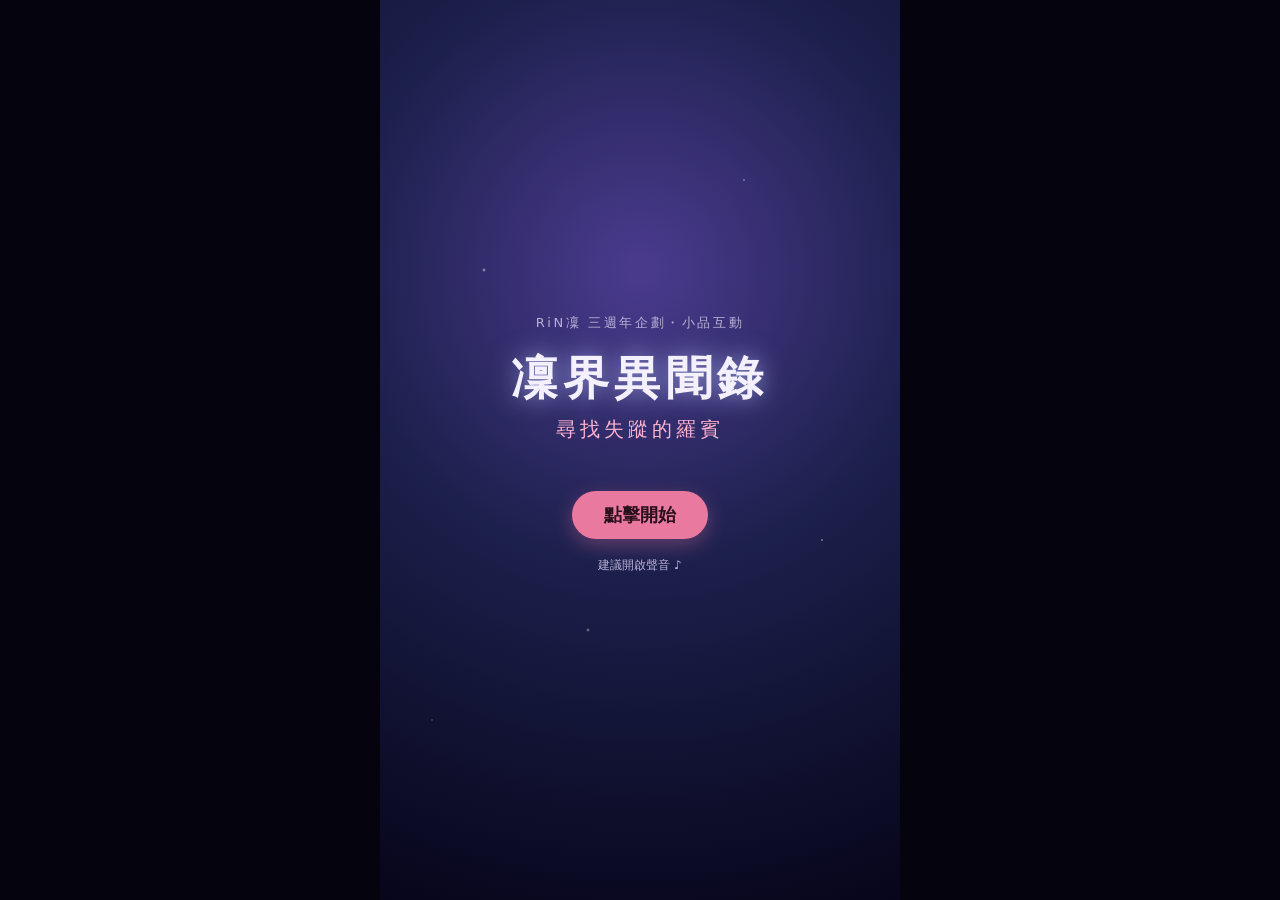
==== rin-game/index.html @ d9a550d6 "Add files via upload" ====
<!doctype html>
<html lang="zh-Hant">
<head>
<meta charset="utf-8">
<meta name="viewport" content="width=device-width,initial-scale=1,viewport-fit=cover">
<title>凜界異聞錄｜尋找失蹤的羅賓</title>
<link rel="stylesheet" href="style.css">
</head>
<body>
<div id="app">

  <!-- 標題畫面 -->
  <section id="title" class="screen active">
    <div class="title-box">
      <p class="tagline" id="tTagline"></p>
      <h1 id="tTitle">凜界異聞錄</h1>
      <h2 id="tSub">尋找失蹤的羅賓</h2>
      <button id="btnStart" class="big">點擊開始</button>
      <p class="hint">建議開啟聲音 ♪</p>
    </div>
  </section>

  <!-- 章節選單 -->
  <section id="menu" class="screen">
    <header class="bar">
      <h3>尋貓之旅</h3>
      <div class="bar-r"><button id="btnMute" class="icon" title="聲音">♪</button></div>
    </header>
    <div class="counters"><span id="cClue"></span><span id="cEgg"></span></div>
    <ul id="actList"></ul>
    <div class="menu-foot">
      <button id="btnCodex" class="ghost">線索圖鑑</button>
      <button id="btnReset" class="ghost small">重置進度</button>
    </div>
    <p id="finaleLine" class="finale-line"></p>
  </section>

  <!-- 遊戲舞台 -->
  <section id="stage" class="screen">
    <div id="bg"></div>
    <div class="topbar">
      <button id="btnBack" class="icon" title="回選單">☰</button>
      <span id="actName"></span>
      <button id="btnMute2" class="icon" title="聲音">♪</button>
    </div>
    <div id="egg" class="egg" hidden></div>
    <div id="chars">
      <div class="slot left" id="slotL"></div>
      <div class="slot right" id="slotR"></div>
    </div>
    <div id="dialog">
      <div id="nameTag"></div>
      <div id="text"></div>
      <span id="next">▼</span>
    </div>
    <div id="choices" hidden></div>
  </section>

  <!-- 線索卡 -->
  <div id="clueModal" class="modal" hidden>
    <div class="card">
      <p class="small">得到線索卡</p>
      <div id="clueIcon" class="clue-icon"></div>
      <h3 id="clueName"></h3>
      <p id="clueDesc"></p>
      <button id="clueOk" class="big">收下</button>
    </div>
  </div>

  <!-- 彩蛋 -->
  <div id="eggModal" class="modal" hidden>
    <div class="card">
      <p class="small">隱藏彩蛋</p>
      <div id="eggImg" class="clue-icon"></div>
      <p id="eggText"></p>
      <button id="eggOk" class="big">收下</button>
    </div>
  </div>

  <!-- 圖鑑 -->
  <div id="codexModal" class="modal" hidden>
    <div class="card wide">
      <h3>線索圖鑑</h3>
      <div id="codexGrid"></div>
      <div id="codexBanner" hidden></div>
      <button id="codexOk" class="big">關閉</button>
    </div>
  </div>

  <!-- 章節結束 -->
  <div id="endModal" class="modal" hidden>
    <div class="card">
      <h3 id="endTitle"></h3>
      <p id="endText"></p>
      <p id="endCount" class="count"></p>
      <button id="endOk" class="big">回到選單</button>
    </div>
  </div>

  <!-- 錯誤提示 -->
  <div id="errorBox" class="modal" hidden>
    <div class="card"><h3>讀取失敗</h3><p id="errText"></p></div>
  </div>
</div>
<script src="game.js"></script>
</body>
</html>
---- rin-game/style.css ----
:root{--bg:#0e0b1f;--ink:#f4f0ff;--dim:#b9b1d6;--pink:#ffb3cf;--violet:#b9c3ff;--accent:#e9799f;--card:#1c1738}
*{box-sizing:border-box;-webkit-tap-highlight-color:transparent}
html,body{margin:0;height:100%;background:#05030d;color:var(--ink);
  font-family:"PingFang TC","Noto Sans TC","Microsoft JhengHei","Heiti TC",system-ui,sans-serif}
#app{position:relative;height:100dvh;max-width:520px;margin:0 auto;overflow:hidden;background:var(--bg)}
.screen{position:absolute;inset:0;display:none;flex-direction:column}
.screen.active{display:flex}
[hidden]{display:none!important}
button{font:inherit;color:inherit;cursor:pointer}
.big{background:var(--accent);border:0;border-radius:999px;padding:12px 32px;font-size:18px;font-weight:700;color:#2a0f1c;box-shadow:0 6px 20px #e9799f55}
.big:active{transform:scale(.97)}
.ghost{background:transparent;border:1px solid #ffffff44;border-radius:10px;padding:8px 16px;color:var(--ink)}
.ghost.small{font-size:12px;color:var(--dim)}
.icon{background:#00000055;border:1px solid #ffffff33;border-radius:50%;width:38px;height:38px;font-size:16px}
.icon.off{opacity:.45;text-decoration:line-through}

/* 標題 */
#title{align-items:center;justify-content:center;text-align:center;
  background:radial-gradient(circle at 50% 30%,#4b3b8f 0,#1b1f4a 45%,#07051a 100%)}
#title::before{content:"";position:absolute;inset:0;
  background-image:radial-gradient(2px 2px at 20% 30%,#fff9,transparent),radial-gradient(1.5px 1.5px at 70% 20%,#fff8,transparent),radial-gradient(2px 2px at 40% 70%,#fff7,transparent),radial-gradient(1.5px 1.5px at 85% 60%,#fff9,transparent),radial-gradient(1px 1px at 10% 80%,#fff8,transparent);animation:tw 4s infinite alternate}
@keyframes tw{from{opacity:.4}to{opacity:1}}
.title-box{position:relative;padding:24px}
.tagline{color:var(--dim);letter-spacing:.2em;font-size:13px;margin:0 0 16px}
#title h1{font-size:46px;margin:0;letter-spacing:.12em;text-shadow:0 0 24px #b9c3ffaa}
#title h2{font-size:20px;font-weight:500;margin:6px 0 48px;color:var(--pink);letter-spacing:.2em}
.hint{margin-top:18px;color:var(--dim);font-size:12px}
#btnStart{animation:pulse 1.8s infinite}
@keyframes pulse{50%{box-shadow:0 0 0 10px #e9799f22}}

/* 選單 */
#menu{padding:16px;overflow-y:auto;background:linear-gradient(#1b1f4a,#0e0b1f 60%)}
.bar{display:flex;justify-content:space-between;align-items:center}
.bar h3{margin:0;font-size:22px;letter-spacing:.1em}
.counters{display:flex;gap:16px;color:var(--dim);font-size:13px;margin:8px 0 14px}
#actList{list-style:none;margin:0;padding:0;display:flex;flex-direction:column;gap:10px}
.act{display:flex;align-items:center;gap:12px;padding:12px 14px;border-radius:14px;background:var(--card);border:1px solid #ffffff1a;text-align:left;width:100%}
.act .no{font-size:12px;color:var(--dim);min-width:42px}
.act .t{flex:1}
.act .t b{display:block;font-size:16px}
.act .t span{font-size:12px;color:var(--dim)}
.act .st{font-size:12px;padding:3px 9px;border-radius:999px;background:#ffffff14;white-space:nowrap}
.act.open{border-color:var(--accent);box-shadow:0 0 14px #e9799f33}
.act.open .st{background:var(--accent);color:#2a0f1c;font-weight:700}
.act.done .st{background:#4caf8a33;color:#9be7c4}
.act.locked{opacity:.55;cursor:not-allowed}
.menu-foot{display:flex;justify-content:space-between;margin-top:18px}
.finale-line{text-align:center;color:var(--pink);font-size:13px;margin:18px 0 8px}

/* 舞台 */
#stage{background:#000}
#bg{position:absolute;inset:0;background-size:cover;background-position:center;transition:opacity .5s}
#bg::after{content:"";position:absolute;inset:0;background:linear-gradient(transparent 50%,#000a)}
.topbar{position:absolute;top:0;left:0;right:0;z-index:5;display:flex;justify-content:space-between;align-items:center;padding:10px 12px;padding-top:max(10px,env(safe-area-inset-top))}
#actName{font-size:13px;color:#fff;text-shadow:0 1px 4px #000;letter-spacing:.1em}
#chars{position:absolute;left:0;right:0;top:9%;bottom:30%}
.slot{position:absolute;bottom:0;width:58%;height:100%;display:flex;align-items:flex-end;justify-content:center;transition:filter .3s,transform .3s,opacity .3s}
.slot.left{left:-6%}.slot.right{right:-6%}
.slot img{max-width:100%;max-height:100%;object-fit:contain;filter:drop-shadow(0 4px 12px #000a)}
.slot.dim{filter:brightness(.5);transform:scale(.95)}
.slot.empty{opacity:0}
.ph{width:62%;aspect-ratio:3/5;border-radius:40% 40% 12% 12%;display:flex;align-items:center;justify-content:center;font-size:54px;font-weight:700;color:#fff;border:2px dashed #fff8;background:color-mix(in srgb,var(--c,#555) 55%,transparent);text-shadow:0 2px 6px #0008}
#dialog{position:absolute;left:10px;right:10px;bottom:max(14px,env(safe-area-inset-bottom));min-height:26%;padding:22px 16px 14px;border-radius:16px;background:#0d0a21e6;border:1px solid #ffffff2a;font-size:17px;line-height:1.7;cursor:pointer;z-index:4}
#dialog.rin{background:#3a1226ee;border-color:#ffb3cf88}
#dialog.role{background:#171b45ee;border-color:#b9c3ff88}
#dialog.narr{background:#1d1d24ee;color:#d6d6e0;font-style:italic;text-align:center}
#nameTag{position:absolute;top:-15px;left:14px;padding:3px 14px;border-radius:999px;font-size:14px;font-weight:700;color:#1a0d1f;background:var(--tag,#fff)}
#nameTag:empty{display:none}
#next{position:absolute;right:14px;bottom:8px;font-size:12px;color:var(--pink);animation:bob 1s infinite}
@keyframes bob{50%{transform:translateY(3px)}}
#choices{position:absolute;inset:0;z-index:6;background:#000a;display:flex;flex-direction:column;justify-content:flex-end;gap:10px;padding:16px 16px 28%}
#choices button{background:#2a1736;border:1px solid var(--pink);border-radius:14px;padding:14px;font-size:16px;text-align:left}
#choices button:active{background:var(--accent);color:#2a0f1c}
#choices p{text-align:center;color:var(--dim);font-size:13px;margin:0 0 4px}
.egg{position:absolute;z-index:3;width:44px;height:44px;border-radius:50%;opacity:.35;font-size:26px;display:flex;align-items:center;justify-content:center;cursor:pointer;animation:glow 2.4s infinite alternate}
.egg img{width:100%;height:100%;object-fit:contain}
@keyframes glow{to{opacity:.8;transform:scale(1.12)}}

/* 彈窗 */
.modal{position:absolute;inset:0;z-index:20;background:#000c;display:flex;align-items:center;justify-content:center;padding:20px}
.card{background:var(--card);border:1px solid #ffffff33;border-radius:18px;padding:22px;text-align:center;width:100%;max-width:340px;max-height:90%;overflow-y:auto;animation:pop .25s}
.card.wide{max-width:420px}
@keyframes pop{from{transform:scale(.85);opacity:0}}
.card h3{margin:6px 0 10px;font-size:20px}
.card p{line-height:1.7}
.card .small{font-size:12px;color:var(--pink);letter-spacing:.2em;margin:0}
.clue-icon{width:110px;height:110px;margin:12px auto;border-radius:18px;background:#ffffff10;display:flex;align-items:center;justify-content:center;font-size:56px;overflow:hidden}
.clue-icon img{width:100%;height:100%;object-fit:contain}
.count{color:var(--dim);font-size:13px}
#codexGrid{display:grid;grid-template-columns:repeat(4,1fr);gap:10px;margin:10px 0 14px}
.cell{aspect-ratio:1;border-radius:12px;background:#ffffff10;display:flex;flex-direction:column;align-items:center;justify-content:center;font-size:26px;position:relative;padding:4px;cursor:pointer}
.cell.lock{filter:grayscale(1) brightness(.5);cursor:default}
.cell img{width:70%;height:70%;object-fit:contain}
.cell small{font-size:10px;line-height:1.2;margin-top:2px}
.cell .e{position:absolute;top:2px;right:4px;font-size:12px}
#codexBanner{background:#e9799f22;border:1px solid var(--accent);border-radius:12px;padding:10px;margin-bottom:12px;font-size:14px}
#codexBanner a{color:var(--pink)}
#errText{font-size:14px;text-align:left;white-space:pre-wrap}
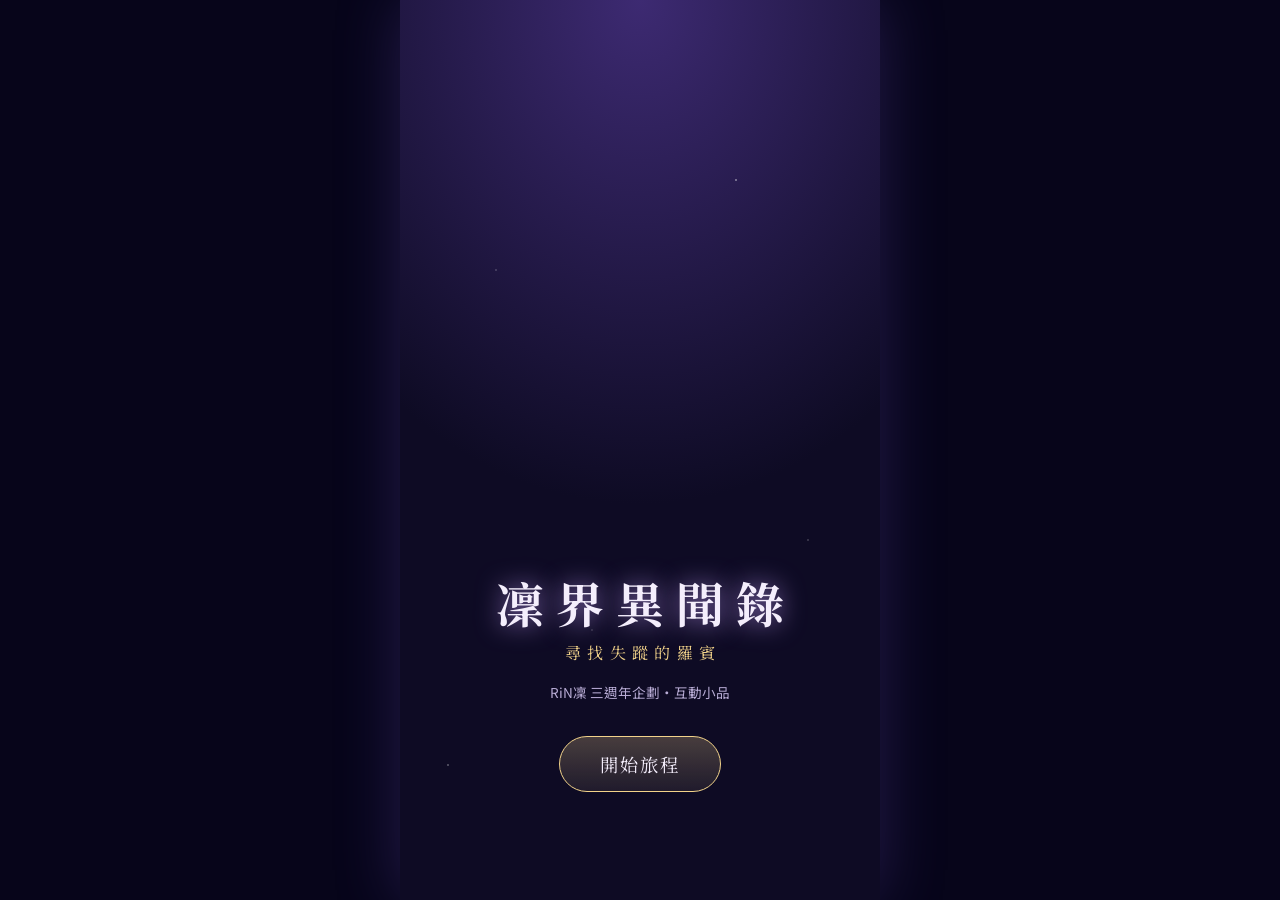
==== commit 0945206d: "全新製作凜界異聞錄 v2：謎題玩法、線索手帳、隱藏爪印、素材清單與檢查頁 Co-Authored-By: Claude Opus 5.5 <noreply@anthropic.com> Claude-" ====
--- a/rin-game/index.html
+++ b/rin-game/index.html
@@ -1,107 +1,90 @@
-<!doctype html>
+<!DOCTYPE html>
 <html lang="zh-Hant">
 <head>
 <meta charset="utf-8">
-<meta name="viewport" content="width=device-width,initial-scale=1,viewport-fit=cover">
+<meta name="viewport" content="width=device-width, initial-scale=1, viewport-fit=cover">
 <title>凜界異聞錄｜尋找失蹤的羅賓</title>
-<link rel="stylesheet" href="style.css">
+<meta name="description" content="RiN凜 三週年企劃・互動小品《凜界異聞錄｜尋找失蹤的羅賓》">
+<link rel="preconnect" href="https://fonts.googleapis.com">
+<link href="https://fonts.googleapis.com/css2?family=Noto+Serif+TC:wght@500;700&family=Noto+Sans+TC:wght@400;500&display=swap" rel="stylesheet">
+<link rel="stylesheet" href="css/style.css">
 </head>
 <body>
 <div id="app">
-
-  <!-- 標題畫面 -->
-  <section id="title" class="screen active">
+  <!-- 標題 -->
+  <section id="scr-title" class="screen">
+    <div class="bg" id="title-bg"></div>
+    <div class="stars"></div>
     <div class="title-box">
-      <p class="tagline" id="tTagline"></p>
-      <h1 id="tTitle">凜界異聞錄</h1>
-      <h2 id="tSub">尋找失蹤的羅賓</h2>
-      <button id="btnStart" class="big">點擊開始</button>
-      <p class="hint">建議開啟聲音 ♪</p>
+      <img id="title-logo" alt="">
+      <div id="title-text">
+        <h1 id="t-title"></h1>
+        <p class="sub" id="t-sub"></p>
+      </div>
+      <p class="tag" id="t-tag"></p>
+      <button class="btn big" id="btn-start">開始旅程</button>
+      <button class="btn ghost" id="btn-reset-open">重新開始</button>
     </div>
   </section>
 
-  <!-- 章節選單 -->
-  <section id="menu" class="screen">
-    <header class="bar">
-      <h3>尋貓之旅</h3>
-      <div class="bar-r"><button id="btnMute" class="icon" title="聲音">♪</button></div>
+  <!-- 旅途地圖 -->
+  <section id="scr-map" class="screen">
+    <div class="bg map-bg"></div>
+    <header class="topbar">
+      <button class="icon" id="map-home" aria-label="回標題">⌂</button>
+      <span class="top-title">旅途地圖</span>
+      <span class="spacer"></span>
+      <button class="icon" data-open="notebook" aria-label="線索手帳">📜</button>
+      <button class="icon" data-open="settings" aria-label="設定">⚙</button>
     </header>
-    <div class="counters"><span id="cClue"></span><span id="cEgg"></span></div>
-    <ul id="actList"></ul>
-    <div class="menu-foot">
-      <button id="btnCodex" class="ghost">線索圖鑑</button>
-      <button id="btnReset" class="ghost small">重置進度</button>
-    </div>
-    <p id="finaleLine" class="finale-line"></p>
+    <div class="paw-count" id="paw-count"></div>
+    <ol class="act-list" id="act-list"></ol>
+    <div class="finale-card" id="finale-card"></div>
   </section>
 
-  <!-- 遊戲舞台 -->
-  <section id="stage" class="screen">
-    <div id="bg"></div>
-    <div class="topbar">
-      <button id="btnBack" class="icon" title="回選單">☰</button>
-      <span id="actName"></span>
-      <button id="btnMute2" class="icon" title="聲音">♪</button>
+  <!-- 遊戲 -->
+  <section id="scr-play" class="screen">
+    <div class="bg" id="play-bg"></div>
+    <div class="stage">
+      <div class="stand left" id="stand-left"></div>
+      <div class="stand right" id="stand-right"></div>
     </div>
-    <div id="egg" class="egg" hidden></div>
-    <div id="chars">
-      <div class="slot left" id="slotL"></div>
-      <div class="slot right" id="slotR"></div>
+    <button class="paw-egg" id="paw-egg" aria-label="爪印"></button>
+    <header class="topbar">
+      <button class="icon" id="play-back" aria-label="回地圖">←</button>
+      <span class="top-title" id="act-label"></span>
+      <span class="spacer"></span>
+      <button class="icon" id="btn-log" aria-label="對話紀錄">☰</button>
+      <button class="icon" data-open="notebook" aria-label="線索手帳">📜</button>
+      <button class="icon" data-open="settings" aria-label="設定">⚙</button>
+    </header>
+    <div class="dialog" id="dialog">
+      <div class="nametag" id="nametag"></div>
+      <div class="text" id="text"></div>
+      <div class="next" id="next">▼</div>
     </div>
-    <div id="dialog">
-      <div id="nameTag"></div>
-      <div id="text"></div>
-      <span id="next">▼</span>
-    </div>
-    <div id="choices" hidden></div>
+    <div class="choices" id="choices"></div>
   </section>
 
-  <!-- 線索卡 -->
-  <div id="clueModal" class="modal" hidden>
-    <div class="card">
-      <p class="small">得到線索卡</p>
-      <div id="clueIcon" class="clue-icon"></div>
-      <h3 id="clueName"></h3>
-      <p id="clueDesc"></p>
-      <button id="clueOk" class="big">收下</button>
-    </div>
-  </div>
+  <!-- 覆蓋層 -->
+  <div class="overlay" id="ov"><div class="panel" id="ov-panel"></div></div>
+  <div class="toast" id="toast"></div>
+</div>
 
-  <!-- 彩蛋 -->
-  <div id="eggModal" class="modal" hidden>
-    <div class="card">
-      <p class="small">隱藏彩蛋</p>
-      <div id="eggImg" class="clue-icon"></div>
-      <p id="eggText"></p>
-      <button id="eggOk" class="big">收下</button>
-    </div>
-  </div>
-
-  <!-- 圖鑑 -->
-  <div id="codexModal" class="modal" hidden>
-    <div class="card wide">
-      <h3>線索圖鑑</h3>
-      <div id="codexGrid"></div>
-      <div id="codexBanner" hidden></div>
-      <button id="codexOk" class="big">關閉</button>
-    </div>
-  </div>
-
-  <!-- 章節結束 -->
-  <div id="endModal" class="modal" hidden>
-    <div class="card">
-      <h3 id="endTitle"></h3>
-      <p id="endText"></p>
-      <p id="endCount" class="count"></p>
-      <button id="endOk" class="big">回到選單</button>
-    </div>
-  </div>
-
-  <!-- 錯誤提示 -->
-  <div id="errorBox" class="modal" hidden>
-    <div class="card"><h3>讀取失敗</h3><p id="errText"></p></div>
-  </div>
-</div>
-<script src="game.js"></script>
+<!-- 資料（可自由編輯）-->
+<script src="data/settings.js"></script>
+<script src="data/assets.js"></script>
+<script src="data/acts/act1.js"></script>
+<script src="data/acts/act2.js"></script>
+<script src="data/acts/act3.js"></script>
+<script src="data/acts/act4.js"></script>
+<script src="data/acts/act5.js"></script>
+<script src="data/acts/act6.js"></script>
+<script src="data/acts/act7.js"></script>
+<script src="data/acts/act8.js"></script>
+<!-- 程式（一般不用改）-->
+<script src="js/audio.js"></script>
+<script src="js/puzzles.js"></script>
+<script src="js/game.js"></script>
 </body>
 </html>
--- a/rin-game/css/style.css
+++ b/rin-game/css/style.css
@@ -0,0 +1,207 @@
+/* 凜界異聞錄｜樣式。顏色集中在 :root，可直接改 */
+:root {
+  --ink: #f4eefc;
+  --muted: #b9add6;
+  --gold: #f2d38a;
+  --rin: #e9799f;
+  --panel: rgba(22, 16, 46, .92);
+  --line: rgba(242, 211, 138, .45);
+  --good: #8fe3b5;
+  --bad: #ff8fa3;
+  --serif: "Noto Serif TC", "Songti TC", serif;
+  --sans: "Noto Sans TC", "PingFang TC", "Microsoft JhengHei", sans-serif;
+}
+* { box-sizing: border-box; -webkit-tap-highlight-color: transparent; }
+html, body { margin: 0; height: 100%; background: #07051a; color: var(--ink); font-family: var(--sans); overflow: hidden; }
+button { font: inherit; color: inherit; cursor: pointer; }
+#app { position: relative; width: 100%; max-width: 480px; height: 100dvh; margin: 0 auto; overflow: hidden; background: #0d0a24; box-shadow: 0 0 60px rgba(120, 90, 220, .25); }
+
+.screen { position: absolute; inset: 0; display: none; flex-direction: column; }
+.screen.active { display: flex; animation: fade .5s ease; }
+@keyframes fade { from { opacity: 0 } to { opacity: 1 } }
+.bg { position: absolute; inset: 0; background-size: cover; background-position: center; transition: background-image .4s; }
+
+/* 按鈕 */
+.btn { display: inline-block; padding: 12px 26px; border-radius: 999px; border: 1px solid var(--gold); background: linear-gradient(180deg, rgba(242, 211, 138, .25), rgba(242, 211, 138, .08)); color: var(--ink); font-family: var(--serif); letter-spacing: .12em; text-decoration: none; text-align: center; margin: 6px auto 0; }
+.btn:active { transform: scale(.97); }
+.btn.big { font-size: 1.15rem; padding: 14px 40px; }
+.btn.ghost { border-color: rgba(255, 255, 255, .25); background: rgba(255, 255, 255, .05); font-size: .9rem; padding: 9px 20px; }
+.btn.danger { border-color: var(--bad); }
+.btn:disabled { opacity: .4; }
+.icon { width: 38px; height: 38px; border-radius: 50%; border: 1px solid rgba(255, 255, 255, .2); background: rgba(10, 8, 30, .55); backdrop-filter: blur(6px); font-size: 1rem; display: grid; place-items: center; padding: 0; }
+
+/* 標題 */
+.stars { position: absolute; inset: 0; background-image: radial-gradient(1px 1px at 20% 30%, #fff8, transparent), radial-gradient(1.5px 1.5px at 70% 20%, #fffa, transparent), radial-gradient(1px 1px at 40% 70%, #fff6, transparent), radial-gradient(1px 1px at 85% 60%, #fff8, transparent), radial-gradient(1.5px 1.5px at 10% 85%, #fff7, transparent); animation: twinkle 4s ease-in-out infinite alternate; pointer-events: none; }
+@keyframes twinkle { from { opacity: .5 } to { opacity: 1 } }
+.title-box { position: relative; margin: auto 0 12vh; display: flex; flex-direction: column; align-items: center; text-align: center; padding: 0 24px; }
+#title-logo { display: none; max-width: 86%; margin-bottom: 8px; }
+.title-box h1 { font-family: var(--serif); font-size: 3rem; letter-spacing: .25em; margin: 0 0 4px .25em; text-shadow: 0 0 24px rgba(200, 160, 255, .7); }
+.title-box .sub { font-family: var(--serif); color: var(--gold); letter-spacing: .4em; margin: 0 0 0 .4em; }
+.title-box .tag { color: var(--muted); font-size: .85rem; margin: 18px 0 28px; }
+
+/* 頂欄 */
+.topbar { position: relative; z-index: 5; display: flex; align-items: center; gap: 8px; padding: max(12px, env(safe-area-inset-top)) 12px 8px; }
+.top-title { font-family: var(--serif); letter-spacing: .1em; text-shadow: 0 1px 6px #000; }
+.spacer { flex: 1; }
+
+/* 地圖 */
+.map-bg { background: radial-gradient(120% 70% at 50% 0%, #3b2a6b, #0d0a24 70%); }
+.paw-count { position: relative; z-index: 2; text-align: right; padding: 0 16px; font-size: .8rem; color: var(--muted); display: flex; justify-content: flex-end; align-items: center; gap: 6px; }
+.paw-mini svg { width: 14px; height: 14px; color: var(--gold); vertical-align: middle; }
+.act-list { position: relative; z-index: 2; list-style: none; margin: 8px 0 0; padding: 0 16px 8px 34px; overflow-y: auto; flex: 1; }
+.act-list::before { content: ""; position: absolute; left: 22px; top: 18px; bottom: 26px; width: 2px; background: linear-gradient(var(--line), transparent); }
+.act { position: relative; display: grid; grid-template-columns: auto 1fr; grid-template-rows: auto auto; column-gap: 10px; padding: 12px 14px; margin-bottom: 10px; border-radius: 14px; background: rgba(255, 255, 255, .05); border: 1px solid rgba(255, 255, 255, .08); cursor: pointer; transition: transform .15s; }
+.act::before { content: ""; position: absolute; left: -17px; top: 20px; width: 12px; height: 12px; border-radius: 50%; background: #0d0a24; border: 2px solid var(--c); }
+.act:active { transform: scale(.98); }
+.act .no { font-size: .75rem; color: var(--gold); letter-spacing: .1em; align-self: center; }
+.act .nm { font-family: var(--serif); font-size: 1.05rem; }
+.act .who { grid-column: 1; font-size: .75rem; color: var(--c); }
+.act .st { grid-column: 2; font-size: .75rem; color: var(--muted); }
+.act.open { border-color: var(--c); background: linear-gradient(90deg, color-mix(in srgb, var(--c) 20%, transparent), rgba(255, 255, 255, .03)); box-shadow: 0 0 18px color-mix(in srgb, var(--c) 35%, transparent); }
+.act.open::before { background: var(--c); animation: pulse 1.6s infinite; }
+.act.done::before { background: var(--c); }
+.act.time, .act.prev { opacity: .45; }
+@keyframes pulse { 50% { box-shadow: 0 0 0 6px color-mix(in srgb, var(--c) 30%, transparent); } }
+.finale-card { position: relative; z-index: 2; margin: 4px 16px max(16px, env(safe-area-inset-bottom)); padding: 14px; border-radius: 16px; border: 1px solid var(--line); text-align: center; background-size: cover; background-position: center; overflow: hidden; }
+.finale-card::after { content: ""; position: absolute; inset: 0; background: rgba(8, 6, 26, .5); z-index: -1; }
+.finale-card > * { position: relative; }
+.finale-card.ready { box-shadow: 0 0 24px rgba(242, 211, 138, .35); }
+.f-k { font-size: .7rem; letter-spacing: .4em; color: var(--gold); }
+.f-t { font-family: var(--serif); font-size: 1.05rem; margin: 2px 0 6px; }
+.f-c { font-size: .9rem; } .f-c b { font-size: 1.3rem; color: var(--gold); margin: 0 2px; }
+.f-s { font-size: .72rem; color: var(--muted); margin-top: 4px; }
+
+/* 遊戲畫面 */
+.stage { position: absolute; inset: 0; pointer-events: none; }
+.stand { position: absolute; bottom: 26%; height: 62%; width: 62%; display: flex; align-items: flex-end; justify-content: center; transition: filter .3s, transform .3s, opacity .3s; }
+.stand.left { left: -8%; width: 52%; height: 52%; }
+.stand.right { right: -4%; }
+.stand img { max-height: 100%; max-width: 100%; object-fit: contain; filter: drop-shadow(0 6px 18px rgba(0, 0, 0, .5)); }
+.stand.dim { filter: brightness(.45) saturate(.6); }
+.stand.speak { transform: translateY(-6px); }
+.ph { position: relative; width: 70%; height: 92%; display: flex; flex-direction: column; align-items: center; justify-content: flex-end; }
+.ph-body { width: 100%; height: 100%; background: linear-gradient(180deg, color-mix(in srgb, var(--c) 70%, transparent), color-mix(in srgb, var(--c) 10%, transparent)); -webkit-mask: radial-gradient(circle at 50% 16%, #000 15%, transparent 15.5%), radial-gradient(ellipse 48% 62% at 50% 92%, #000 98%, transparent 100%); mask: radial-gradient(circle at 50% 16%, #000 15%, transparent 15.5%), radial-gradient(ellipse 48% 62% at 50% 92%, #000 98%, transparent 100%); opacity: .75; }
+.ph span { position: absolute; bottom: 8%; font-family: var(--serif); font-size: .8rem; padding: 3px 10px; border-radius: 99px; background: rgba(0, 0, 0, .5); color: var(--c); white-space: nowrap; }
+
+.paw-egg { position: absolute; z-index: 3; width: 34px; height: 34px; padding: 4px; border: 0; background: none; color: #fff; opacity: .22; transform: translate(-50%, -50%) rotate(-18deg); transition: opacity .2s; }
+.paw-egg:hover { opacity: .5; }
+.paw-egg svg, .paw-egg img { width: 100%; height: 100%; }
+
+.dialog { position: absolute; z-index: 4; left: 10px; right: 10px; bottom: max(12px, env(safe-area-inset-bottom)); min-height: 24%; padding: 22px 18px 26px; border-radius: 16px; background: var(--panel); border: 1px solid var(--line); box-shadow: 0 10px 30px rgba(0, 0, 0, .5), inset 0 0 30px rgba(140, 100, 230, .15); }
+.dialog.narr { background: rgba(10, 8, 28, .82); border-color: rgba(255, 255, 255, .15); }
+.dialog.narr .text { color: #d9d0f0; font-style: italic; text-align: center; }
+.nametag { position: absolute; top: -15px; left: 16px; padding: 4px 16px; border-radius: 99px; font-family: var(--serif); font-size: .92rem; letter-spacing: .1em; background: #1a1338; border: 1.5px solid var(--c); color: var(--c); }
+.text { font-size: 1.02rem; line-height: 1.75; white-space: pre-wrap; min-height: 3.5em; }
+.next { position: absolute; right: 16px; bottom: 8px; font-size: .75rem; color: var(--gold); opacity: 0; }
+.next.on { opacity: 1; animation: bob 1s infinite; }
+@keyframes bob { 50% { transform: translateY(3px); } }
+
+.choices { position: absolute; z-index: 6; left: 0; right: 0; bottom: 28%; display: none; flex-direction: column; gap: 10px; padding: 0 24px; }
+.choices.on { display: flex; animation: fade .3s; }
+.choice { padding: 13px 16px; border-radius: 12px; border: 1px solid var(--line); background: rgba(30, 20, 66, .92); font-size: .95rem; text-align: left; }
+.choice::before { content: "✦ "; color: var(--gold); }
+.choice:active { background: rgba(80, 56, 150, .95); }
+
+.act-card { position: absolute; inset: 0; z-index: 8; display: flex; flex-direction: column; align-items: center; justify-content: center; text-align: center; padding: 30px; background: rgba(6, 4, 20, .82); animation: fade .6s; transition: opacity .5s; }
+.act-card.out { opacity: 0; }
+.act-card .k { color: var(--gold); letter-spacing: .5em; font-size: .85rem; }
+.act-card .t { font-family: var(--serif); font-size: 2rem; letter-spacing: .2em; margin: 10px 0 14px; }
+.act-card .s { color: var(--muted); font-size: .85rem; line-height: 1.7; max-width: 300px; }
+
+/* 覆蓋層 */
+.overlay { position: absolute; inset: 0; z-index: 20; display: none; align-items: center; justify-content: center; padding: 16px; background: rgba(4, 3, 14, .7); backdrop-filter: blur(3px); }
+.overlay.on { display: flex; animation: fade .25s; }
+.panel { width: 100%; max-height: 92%; overflow-y: auto; padding: 22px 18px 18px; border-radius: 18px; background: linear-gradient(180deg, #221a4a, #150f30); border: 1px solid var(--line); text-align: center; display: flex; flex-direction: column; align-items: stretch; }
+.panel > .btn { align-self: center; }
+.pz-kicker { font-size: .72rem; letter-spacing: .4em; color: var(--gold); margin-top: 4px; }
+.pz-title { font-family: var(--serif); font-size: 1.3rem; margin: 4px 0 6px; letter-spacing: .08em; }
+.pz-prompt { color: var(--muted); font-size: .9rem; line-height: 1.6; margin: 0 0 12px; }
+.pz-msg { min-height: 1.4em; font-size: .9rem; margin: 10px 0 4px; }
+.pz-msg.good { color: var(--good); } .pz-msg.bad { color: var(--bad); }
+.pz-foot { display: flex; gap: 8px; justify-content: center; align-items: center; flex-wrap: wrap; }
+.pz-foot .btn { margin: 0; }
+.shake { animation: shake .35s; }
+@keyframes shake { 25% { transform: translateX(-6px) } 75% { transform: translateX(6px) } }
+.solved { box-shadow: 0 0 40px rgba(143, 227, 181, .35); }
+
+/* sequence */
+.seq.lights { position: relative; width: 240px; height: 240px; margin: 4px auto; }
+.seq.lights .pad { position: absolute; width: 58px; height: 58px; border-radius: 50%; border: 0; background: radial-gradient(circle, #b9a7ff55, #6a52c022 70%); box-shadow: 0 0 10px #8b74ff33; transition: all .15s; }
+.seq.lights .pad.on { background: radial-gradient(circle, #fff, #c4b3ff 40%, #7b5cff00 75%); box-shadow: 0 0 34px #d0c2ff; transform: scale(1.12); }
+.seq.lights .p0 { left: 91px; top: 0 } .seq.lights .p1 { left: 170px; top: 45px } .seq.lights .p2 { left: 170px; top: 137px }
+.seq.lights .p3 { left: 91px; top: 182px } .seq.lights .p4 { left: 12px; top: 137px } .seq.lights .p5 { left: 12px; top: 45px }
+.seq.notes { display: flex; gap: 6px; justify-content: center; margin: 8px 0; }
+.seq.notes .pad { width: 52px; height: 120px; border-radius: 10px 10px 16px 16px; border: 1px solid rgba(255, 255, 255, .2); background: linear-gradient(180deg, #2a2058, #4a2a5e); font-family: var(--serif); padding-top: 70px; transition: all .12s; }
+.seq.notes .pad.on { background: linear-gradient(180deg, #ffd1e0, #e0587a); color: #2a0a1a; transform: translateY(4px); box-shadow: 0 0 22px #e0587a; }
+
+/* hunt */
+.hunt { position: relative; margin: 0 auto; border-radius: 14px; overflow: hidden; }
+.hunt.scene { width: 100%; aspect-ratio: 3/4; background-size: cover; background-position: center; border: 1px solid rgba(255, 255, 255, .15); }
+.hunt.orb { width: 230px; height: 230px; border-radius: 50%; background: radial-gradient(circle at 35% 30%, #fff9, #7ec8ff55 25%, #2a3a8a 70%, #12183a); box-shadow: 0 0 40px #6fb0ff55, inset 0 -10px 30px #0008; }
+.spot { position: absolute; transform: translate(-50%, -50%); border: 0; padding: 0; background: none; transition: opacity .3s, transform .3s; }
+.spot.paw { width: 30px; height: 30px; color: #fff; opacity: .35; }
+.spot.paw svg, .spot.paw img { width: 100%; height: 100%; }
+.spot.paw.got { opacity: 1; color: var(--gold); transform: translate(-50%, -50%) scale(1.3); filter: drop-shadow(0 0 8px var(--gold)); }
+.spot.smudge { width: 62px; height: 62px; border-radius: 50%; background: radial-gradient(circle, #cfd6e8dd, #9aa3c0aa 55%, transparent 72%); }
+.spot.smudge.got { opacity: 0; transform: translate(-50%, -50%) scale(1.6); pointer-events: none; }
+.spot.hint { animation: hint .5s 3; }
+@keyframes hint { 50% { transform: translate(-50%, -50%) scale(1.5); opacity: 1; filter: drop-shadow(0 0 10px #fff); } }
+.hunt-count { font-size: .85rem; color: var(--muted); }
+
+/* 線索卡 */
+.cards { display: grid; grid-template-columns: repeat(4, 1fr); gap: 8px; }
+.cards.small { grid-template-columns: repeat(4, 1fr); margin-top: 12px; }
+.card { display: flex; flex-direction: column; align-items: center; gap: 4px; padding: 8px 4px; border-radius: 10px; border: 1px solid var(--line); background: rgba(255, 255, 255, .05); transition: transform .15s, opacity .2s; }
+.card-ic { width: 100%; aspect-ratio: 1; border-radius: 8px; display: grid; place-items: center; background: radial-gradient(circle, #f2d38a33, #3b2a6b 75%); overflow: hidden; }
+.card-ic span { font-family: var(--serif); font-size: 1.4rem; color: var(--gold); }
+.card-ic img { width: 100%; height: 100%; object-fit: cover; }
+.card-name { font-size: .7rem; line-height: 1.3; min-height: 2.6em; display: flex; align-items: center; }
+.card.sm .card-name { font-size: .62rem; }
+.card.sm .card-ic span { font-size: 1rem; }
+.card.pick:active { transform: scale(.95); }
+.card.right { border-color: var(--good); box-shadow: 0 0 16px var(--good); }
+.card.wrong { border-color: var(--bad); animation: shake .3s; }
+.card.used { opacity: .25; pointer-events: none; }
+.card.empty { opacity: .35; border-style: dashed; }
+.card.big { width: 160px; margin: 12px auto 6px; padding: 12px; }
+.card.big .card-name { font-family: var(--serif); font-size: 1rem; min-height: 0; }
+.card.big .card-ic span { font-size: 3rem; }
+.clue-get { animation: pop .45s cubic-bezier(.2, 1.4, .4, 1); }
+@keyframes pop { from { transform: scale(.7); opacity: 0 } }
+.clue-desc { color: var(--muted); font-size: .88rem; line-height: 1.7; margin: 10px 4px; }
+.clue-desc b { color: var(--ink); font-family: var(--serif); }
+
+/* pick：書架 */
+.shelf { display: flex; gap: 6px; justify-content: center; align-items: flex-end; padding: 10px 8px 0; border-bottom: 8px solid #5a3a28; border-radius: 4px; background: linear-gradient(180deg, transparent, #2a1a2e); transition: opacity .2s; min-height: 210px; }
+.shelf.move { opacity: .2; }
+.book { width: 42px; border: 0; border-radius: 4px 4px 2px 2px; padding: 10px 2px; writing-mode: vertical-rl; font-family: var(--serif); font-size: .74rem; letter-spacing: .05em; color: #fff; box-shadow: inset -4px 0 0 #0003, inset 3px 0 0 #fff2; }
+.book.b0 { height: 190px; background: #6b3b8f } .book.b1 { height: 170px; background: #8f3b4b } .book.b2 { height: 200px; background: #3b5b8f }
+.book.b3 { height: 160px; background: #2f7a6a } .book.b4 { height: 185px; background: #8f6b2f } .book.b5 { height: 175px; background: #4b3b6b }
+.book.right { box-shadow: 0 0 20px var(--good); transform: translateY(-14px); }
+.book.wrong { animation: shake .3s; }
+
+/* order */
+.slots { display: grid; grid-template-columns: repeat(4, 1fr); gap: 6px; }
+.slot { position: relative; min-height: 92px; border-radius: 10px; border: 1px dashed rgba(255, 255, 255, .3); background: rgba(0, 0, 0, .2); padding: 3px; }
+.slot > b { position: absolute; top: 2px; left: 6px; font-size: .7rem; color: var(--gold); z-index: 1; }
+.slot .card { pointer-events: none; border: 0; background: none; padding: 10px 0 0; }
+.slot.ok { border: 1px solid var(--good); box-shadow: 0 0 10px #8fe3b555; }
+
+/* 紀錄、設定 */
+.log-list { text-align: left; max-height: 60vh; overflow-y: auto; margin-bottom: 10px; }
+.log-row { padding: 6px 2px; border-bottom: 1px solid rgba(255, 255, 255, .06); font-size: .88rem; line-height: 1.6; }
+.log-row b { display: block; font-family: var(--serif); font-size: .78rem; }
+.log-row.narr { color: var(--muted); font-style: italic; }
+.set-row { display: grid; grid-template-columns: 70px 1fr 46px; align-items: center; gap: 10px; margin: 10px 0; text-align: left; font-size: .9rem; }
+.set-row input { accent-color: var(--rin); width: 100%; }
+.set-row em { font-style: normal; color: var(--muted); font-size: .8rem; }
+.paw-row { display: flex; justify-content: center; gap: 6px; margin: 6px 0 10px; }
+.paw-row .pw { width: 24px; height: 24px; color: #fff3; } .paw-row .pw.got { color: var(--gold); }
+.paw-row svg { width: 100%; height: 100%; }
+.paw-big { width: 80px; height: 80px; margin: 10px auto; color: var(--gold); filter: drop-shadow(0 0 14px var(--gold)); }
+.end-s { font-size: .95rem; line-height: 1.8; margin: 8px 0; } .end-s b { color: var(--gold); }
+.end-hint { font-size: .8rem; color: var(--muted); margin: 0 0 6px; }
+
+.toast { position: absolute; z-index: 30; left: 50%; top: 70px; transform: translate(-50%, -20px); max-width: 86%; padding: 10px 18px; border-radius: 12px; background: rgba(30, 20, 66, .95); border: 1px solid var(--line); font-size: .88rem; text-align: center; opacity: 0; pointer-events: none; transition: all .3s; }
+.toast.on { opacity: 1; transform: translate(-50%, 0); }
+.toast small { color: var(--muted); }
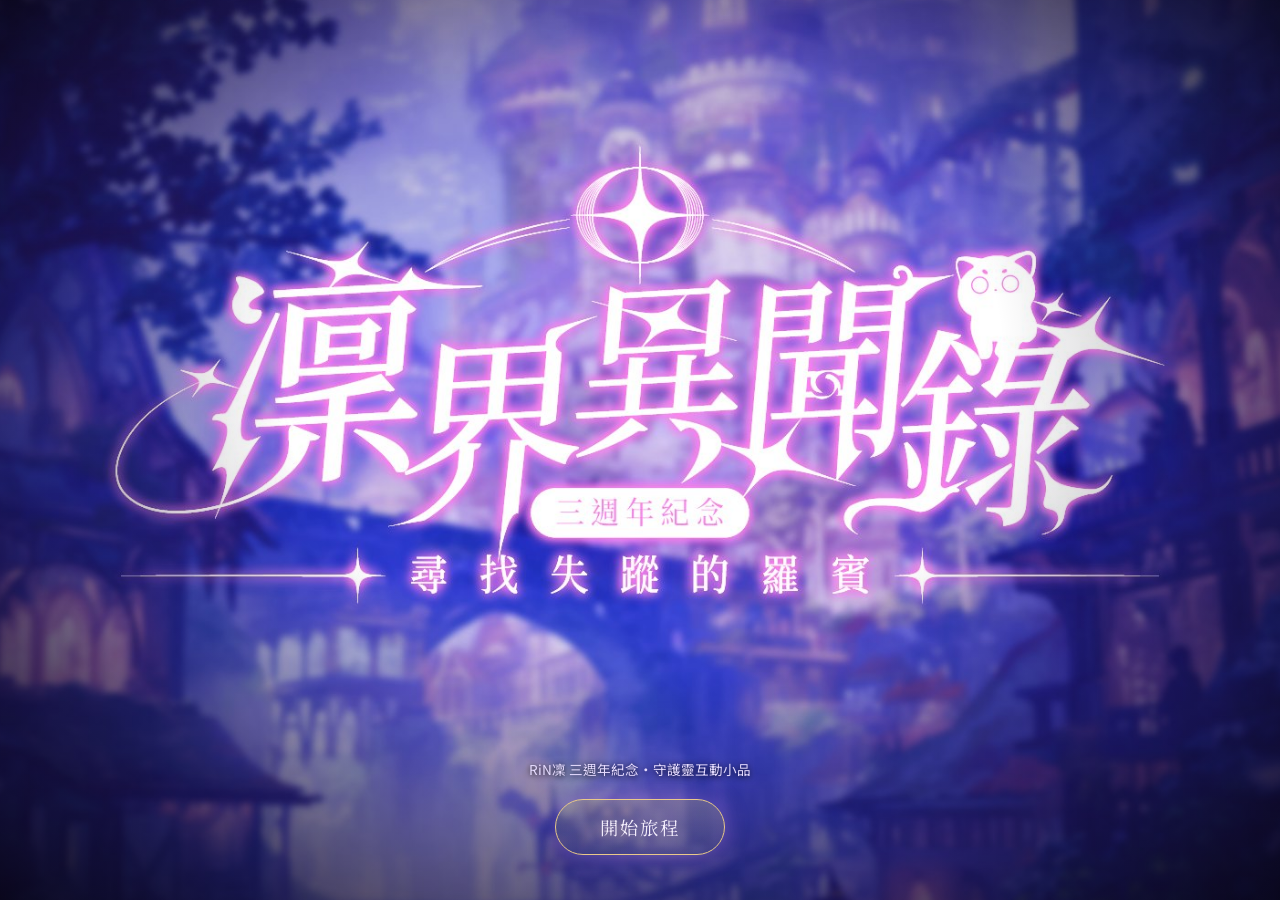
==== commit 263a9a3c: "凜界異聞錄 v3 DEMO：守護靈結局、旅人抉擇、名字帶入、進度顯示、結果圖、圖鑑、黑貓密語；換上正式背景與凜的立繪 Co-Authored-By: Claude Opus 5.5 <noreply@" ====
--- a/rin-game/index.html
+++ b/rin-game/index.html
@@ -4,52 +4,66 @@
 <meta charset="utf-8">
 <meta name="viewport" content="width=device-width, initial-scale=1, viewport-fit=cover">
 <title>凜界異聞錄｜尋找失蹤的羅賓</title>
-<meta name="description" content="RiN凜 三週年企劃・互動小品《凜界異聞錄｜尋找失蹤的羅賓》">
+<meta name="description" content="RiN凜 三週年紀念・守護靈互動小品《凜界異聞錄｜尋找失蹤的羅賓》">
+<meta property="og:title" content="凜界異聞錄｜找到你的守護靈">
+<meta property="og:image" content="assets/bg/title.jpg">
 <link rel="preconnect" href="https://fonts.googleapis.com">
-<link href="https://fonts.googleapis.com/css2?family=Noto+Serif+TC:wght@500;700&family=Noto+Sans+TC:wght@400;500&display=swap" rel="stylesheet">
+<link href="https://fonts.googleapis.com/css2?family=Noto+Serif+TC:wght@500;700;900&family=Noto+Sans+TC:wght@400;500&display=swap" rel="stylesheet">
 <link rel="stylesheet" href="css/style.css">
 </head>
 <body>
 <div id="app">
   <!-- 標題 -->
   <section id="scr-title" class="screen">
-    <div class="bg" id="title-bg"></div>
-    <div class="stars"></div>
+    <div class="backdrop" id="title-backdrop"></div>
+    <div class="scene contain" id="title-scene"><div class="bg" id="title-bg"></div></div>
+    <div class="vignette"></div>
     <div class="title-box">
-      <img id="title-logo" alt="">
       <div id="title-text">
         <h1 id="t-title"></h1>
         <p class="sub" id="t-sub"></p>
       </div>
       <p class="tag" id="t-tag"></p>
       <button class="btn big" id="btn-start">開始旅程</button>
-      <button class="btn ghost" id="btn-reset-open">重新開始</button>
+      <div class="title-row">
+        <button class="btn ghost" id="btn-dex-title">守護靈圖鑑</button>
+        <button class="btn ghost" id="btn-reset-open">重新開始</button>
+      </div>
     </div>
   </section>
 
   <!-- 旅途地圖 -->
   <section id="scr-map" class="screen">
-    <div class="bg map-bg"></div>
+    <div class="scene"><div class="bg" id="map-bg"></div></div>
+    <div class="vignette strong"></div>
     <header class="topbar">
       <button class="icon" id="map-home" aria-label="回標題">⌂</button>
       <span class="top-title">旅途地圖</span>
       <span class="spacer"></span>
+      <button class="icon" data-open="dex" aria-label="守護靈圖鑑">✦</button>
       <button class="icon" data-open="notebook" aria-label="線索手帳">📜</button>
       <button class="icon" data-open="settings" aria-label="設定">⚙</button>
     </header>
-    <div class="paw-count" id="paw-count"></div>
-    <ol class="act-list" id="act-list"></ol>
-    <div class="finale-card" id="finale-card"></div>
+    <div class="map-body">
+      <div class="journey">
+        <div class="j-head"><span id="j-name"></span><span id="j-pct"></span></div>
+        <div class="j-bar"><i id="j-fill"></i></div>
+        <div class="j-sub" id="j-sub"></div>
+      </div>
+      <ol class="act-list" id="act-list"></ol>
+      <button class="finale-card" id="finale-card"></button>
+    </div>
   </section>
 
   <!-- 遊戲 -->
   <section id="scr-play" class="screen">
-    <div class="bg" id="play-bg"></div>
-    <div class="stage">
-      <div class="stand left" id="stand-left"></div>
-      <div class="stand right" id="stand-right"></div>
+    <div class="backdrop" id="play-backdrop"></div>
+    <div class="scene" id="play-scene">
+      <div class="bg" id="play-bg"></div>
+      <div class="explore-layer" id="explore-layer"></div>
+      <button class="paw-egg" id="paw-egg" aria-label="爪印"></button>
     </div>
-    <button class="paw-egg" id="paw-egg" aria-label="爪印"></button>
+    <div class="stand" id="stand"></div>
     <header class="topbar">
       <button class="icon" id="play-back" aria-label="回地圖">←</button>
       <span class="top-title" id="act-label"></span>
@@ -58,6 +72,14 @@
       <button class="icon" data-open="notebook" aria-label="線索手帳">📜</button>
       <button class="icon" data-open="settings" aria-label="設定">⚙</button>
     </header>
+    <div class="hud" id="hud">
+      <div class="hud-clues" id="hud-clues"></div>
+      <div class="hud-spirit"><div class="hud-sil" id="hud-sil"></div><span id="hud-pct"></span></div>
+    </div>
+    <div class="explore-bar" id="explore-bar">
+      <p id="explore-prompt"></p>
+      <div class="explore-foot"><span id="explore-count"></span><button class="btn" id="explore-go">繼續前進</button></div>
+    </div>
     <div class="dialog" id="dialog">
       <div class="nametag" id="nametag"></div>
       <div class="text" id="text"></div>
@@ -66,7 +88,33 @@
     <div class="choices" id="choices"></div>
   </section>
 
-  <!-- 覆蓋層 -->
+  <!-- 結果 -->
+  <section id="scr-result" class="screen">
+    <div class="scene"><div class="bg" id="result-bg"></div></div>
+    <div class="vignette strong"></div>
+    <div class="result-wrap">
+      <div class="result-img"><img id="result-img" alt="守護靈結果圖"></div>
+      <div class="result-side">
+        <div class="r-kicker">感應度 100%</div>
+        <h2 id="r-name"></h2>
+        <p id="r-oracle"></p>
+        <div class="r-toggle">
+          <button class="chip on" data-ratio="post">貼文 4:5</button>
+          <button class="chip" data-ratio="story">限動 9:16</button>
+        </div>
+        <button class="btn" id="r-save">下載圖片</button>
+        <button class="btn" id="r-share">分享</button>
+        <button class="btn ghost" id="r-copy">複製分享文字</button>
+        <div class="r-row">
+          <button class="btn ghost" id="r-letter">羅賓的信</button>
+          <button class="btn ghost" id="r-dex">圖鑑</button>
+          <button class="btn ghost" id="r-map">地圖</button>
+        </div>
+      </div>
+    </div>
+  </section>
+
+  <div class="reveal" id="reveal"><div class="rv-glow"></div><div class="rv-sil" id="rv-sil"></div><div class="rv-name" id="rv-name"></div></div>
   <div class="overlay" id="ov"><div class="panel" id="ov-panel"></div></div>
   <div class="toast" id="toast"></div>
 </div>
@@ -74,6 +122,7 @@
 <!-- 資料（可自由編輯）-->
 <script src="data/settings.js"></script>
 <script src="data/assets.js"></script>
+<script src="data/spirits.js"></script>
 <script src="data/acts/act1.js"></script>
 <script src="data/acts/act2.js"></script>
 <script src="data/acts/act3.js"></script>
@@ -85,6 +134,7 @@
 <!-- 程式（一般不用改）-->
 <script src="js/audio.js"></script>
 <script src="js/puzzles.js"></script>
+<script src="js/card.js"></script>
 <script src="js/game.js"></script>
 </body>
 </html>
--- a/rin-game/css/style.css
+++ b/rin-game/css/style.css
@@ -1,118 +1,179 @@
-/* 凜界異聞錄｜樣式。顏色集中在 :root，可直接改 */
+/* 凜界異聞錄 v3｜樣式。顏色集中在 :root，可直接改 */
 :root {
-  --ink: #f4eefc;
-  --muted: #b9add6;
-  --gold: #f2d38a;
-  --rin: #e9799f;
-  --panel: rgba(22, 16, 46, .92);
-  --line: rgba(242, 211, 138, .45);
-  --good: #8fe3b5;
-  --bad: #ff8fa3;
+  --ink: #f4eefc; --muted: #b9add6; --gold: #e9c98a; --rin: #e9799f; --pink: #e58cff;
+  --panel: rgba(20, 13, 44, .9); --line: rgba(233, 201, 138, .45);
+  --good: #8fe3b5; --bad: #ff8fa3;
   --serif: "Noto Serif TC", "Songti TC", serif;
   --sans: "Noto Sans TC", "PingFang TC", "Microsoft JhengHei", sans-serif;
 }
 * { box-sizing: border-box; -webkit-tap-highlight-color: transparent; }
-html, body { margin: 0; height: 100%; background: #07051a; color: var(--ink); font-family: var(--sans); overflow: hidden; }
+html, body { margin: 0; height: 100%; background: #05030f; color: var(--ink); font-family: var(--sans); overflow: hidden; }
 button { font: inherit; color: inherit; cursor: pointer; }
-#app { position: relative; width: 100%; max-width: 480px; height: 100dvh; margin: 0 auto; overflow: hidden; background: #0d0a24; box-shadow: 0 0 60px rgba(120, 90, 220, .25); }
-
+#app { position: relative; width: 100vw; height: 100dvh; overflow: hidden; background: #0d0a24; }
 .screen { position: absolute; inset: 0; display: none; flex-direction: column; }
 .screen.active { display: flex; animation: fade .5s ease; }
 @keyframes fade { from { opacity: 0 } to { opacity: 1 } }
-.bg { position: absolute; inset: 0; background-size: cover; background-position: center; transition: background-image .4s; }
+.scene { position: absolute; overflow: hidden; }
+.scene .bg { position: absolute; inset: 0; background-size: cover; background-position: center; }
+.vignette { position: absolute; inset: 0; pointer-events: none; background: radial-gradient(ellipse at 50% 40%, transparent 40%, rgba(5, 3, 15, .65) 100%); }
+.vignette.strong { background: linear-gradient(180deg, rgba(8, 5, 24, .55), rgba(8, 5, 24, .82)); }
 
 /* 按鈕 */
-.btn { display: inline-block; padding: 12px 26px; border-radius: 999px; border: 1px solid var(--gold); background: linear-gradient(180deg, rgba(242, 211, 138, .25), rgba(242, 211, 138, .08)); color: var(--ink); font-family: var(--serif); letter-spacing: .12em; text-decoration: none; text-align: center; margin: 6px auto 0; }
+.btn { display: inline-block; padding: 11px 26px; border-radius: 999px; border: 1px solid var(--gold); background: linear-gradient(180deg, rgba(233, 201, 138, .28), rgba(233, 201, 138, .08)); color: var(--ink); font-family: var(--serif); letter-spacing: .12em; text-decoration: none; text-align: center; margin: 6px auto 0; }
 .btn:active { transform: scale(.97); }
-.btn.big { font-size: 1.15rem; padding: 14px 40px; }
-.btn.ghost { border-color: rgba(255, 255, 255, .25); background: rgba(255, 255, 255, .05); font-size: .9rem; padding: 9px 20px; }
+.btn.big { font-size: 1.15rem; padding: 14px 44px; box-shadow: 0 0 24px rgba(229, 140, 255, .35); }
+.btn.ghost { border-color: rgba(255, 255, 255, .25); background: rgba(255, 255, 255, .06); font-size: .9rem; padding: 9px 20px; }
 .btn.danger { border-color: var(--bad); }
 .btn:disabled { opacity: .4; }
-.icon { width: 38px; height: 38px; border-radius: 50%; border: 1px solid rgba(255, 255, 255, .2); background: rgba(10, 8, 30, .55); backdrop-filter: blur(6px); font-size: 1rem; display: grid; place-items: center; padding: 0; }
+.icon { width: 38px; height: 38px; border-radius: 50%; border: 1px solid rgba(255, 255, 255, .22); background: rgba(10, 8, 30, .6); backdrop-filter: blur(6px); font-size: 1rem; display: grid; place-items: center; padding: 0; flex: none; }
+.chip { padding: 6px 14px; border-radius: 99px; border: 1px solid rgba(255, 255, 255, .25); background: rgba(255, 255, 255, .05); font-size: .85rem; }
+.chip.on { border-color: var(--gold); background: rgba(233, 201, 138, .2); }
 
 /* 標題 */
-.stars { position: absolute; inset: 0; background-image: radial-gradient(1px 1px at 20% 30%, #fff8, transparent), radial-gradient(1.5px 1.5px at 70% 20%, #fffa, transparent), radial-gradient(1px 1px at 40% 70%, #fff6, transparent), radial-gradient(1px 1px at 85% 60%, #fff8, transparent), radial-gradient(1.5px 1.5px at 10% 85%, #fff7, transparent); animation: twinkle 4s ease-in-out infinite alternate; pointer-events: none; }
-@keyframes twinkle { from { opacity: .5 } to { opacity: 1 } }
-.title-box { position: relative; margin: auto 0 12vh; display: flex; flex-direction: column; align-items: center; text-align: center; padding: 0 24px; }
-#title-logo { display: none; max-width: 86%; margin-bottom: 8px; }
-.title-box h1 { font-family: var(--serif); font-size: 3rem; letter-spacing: .25em; margin: 0 0 4px .25em; text-shadow: 0 0 24px rgba(200, 160, 255, .7); }
+.title-box { position: relative; margin: auto auto max(5vh, 24px); display: flex; flex-direction: column; align-items: center; text-align: center; padding: 0 24px; z-index: 2; }
+.title-box h1 { font-family: var(--serif); font-size: 3rem; letter-spacing: .25em; margin: 0 0 4px .25em; text-shadow: 0 0 24px rgba(229, 140, 255, .8); }
 .title-box .sub { font-family: var(--serif); color: var(--gold); letter-spacing: .4em; margin: 0 0 0 .4em; }
-.title-box .tag { color: var(--muted); font-size: .85rem; margin: 18px 0 28px; }
+.title-box .tag { color: #e6dcff; font-size: .85rem; margin: 10px 0 14px; text-shadow: 0 1px 6px #000; }
+.title-row { display: flex; gap: 10px; }
 
 /* 頂欄 */
-.topbar { position: relative; z-index: 5; display: flex; align-items: center; gap: 8px; padding: max(12px, env(safe-area-inset-top)) 12px 8px; }
-.top-title { font-family: var(--serif); letter-spacing: .1em; text-shadow: 0 1px 6px #000; }
+.topbar { position: relative; z-index: 6; display: flex; align-items: center; gap: 8px; padding: max(10px, env(safe-area-inset-top)) 12px 6px; }
+.top-title { font-family: var(--serif); letter-spacing: .1em; text-shadow: 0 1px 6px #000; white-space: nowrap; overflow: hidden; text-overflow: ellipsis; }
 .spacer { flex: 1; }
 
 /* 地圖 */
-.map-bg { background: radial-gradient(120% 70% at 50% 0%, #3b2a6b, #0d0a24 70%); }
-.paw-count { position: relative; z-index: 2; text-align: right; padding: 0 16px; font-size: .8rem; color: var(--muted); display: flex; justify-content: flex-end; align-items: center; gap: 6px; }
-.paw-mini svg { width: 14px; height: 14px; color: var(--gold); vertical-align: middle; }
-.act-list { position: relative; z-index: 2; list-style: none; margin: 8px 0 0; padding: 0 16px 8px 34px; overflow-y: auto; flex: 1; }
-.act-list::before { content: ""; position: absolute; left: 22px; top: 18px; bottom: 26px; width: 2px; background: linear-gradient(var(--line), transparent); }
-.act { position: relative; display: grid; grid-template-columns: auto 1fr; grid-template-rows: auto auto; column-gap: 10px; padding: 12px 14px; margin-bottom: 10px; border-radius: 14px; background: rgba(255, 255, 255, .05); border: 1px solid rgba(255, 255, 255, .08); cursor: pointer; transition: transform .15s; }
-.act::before { content: ""; position: absolute; left: -17px; top: 20px; width: 12px; height: 12px; border-radius: 50%; background: #0d0a24; border: 2px solid var(--c); }
+.map-body { position: relative; z-index: 2; flex: 1; width: 100%; max-width: 640px; margin: 0 auto; padding: 4px 16px max(16px, env(safe-area-inset-bottom)); overflow-y: auto; }
+.journey { padding: 12px 14px; border-radius: 14px; background: rgba(20, 13, 44, .7); border: 1px solid var(--line); margin-bottom: 12px; }
+.j-head { display: flex; justify-content: space-between; font-family: var(--serif); font-size: .95rem; }
+.j-head span:last-child { color: var(--gold); }
+.j-bar { height: 8px; border-radius: 9px; background: rgba(255, 255, 255, .1); margin: 8px 0 6px; overflow: hidden; }
+.j-bar i { display: block; height: 100%; width: 0; border-radius: 9px; background: linear-gradient(90deg, #8c6cff, var(--pink), var(--gold)); box-shadow: 0 0 12px var(--pink); transition: width .8s; }
+.j-sub { font-size: .75rem; color: var(--muted); }
+.act-list { position: relative; list-style: none; margin: 0; padding: 0 0 4px 22px; }
+.act-list::before { content: ""; position: absolute; left: 9px; top: 18px; bottom: 26px; width: 2px; background: linear-gradient(var(--line), rgba(233, 201, 138, .1)); }
+.act { position: relative; display: grid; grid-template-columns: auto 1fr; column-gap: 10px; padding: 10px 14px; margin-bottom: 8px; border-radius: 14px; background: rgba(20, 13, 44, .66); border: 1px solid rgba(255, 255, 255, .08); cursor: pointer; transition: transform .15s; }
+.act::before { content: ""; position: absolute; left: -18px; top: 18px; width: 12px; height: 12px; border-radius: 50%; background: #0d0a24; border: 2px solid var(--c); }
 .act:active { transform: scale(.98); }
 .act .no { font-size: .75rem; color: var(--gold); letter-spacing: .1em; align-self: center; }
 .act .nm { font-family: var(--serif); font-size: 1.05rem; }
 .act .who { grid-column: 1; font-size: .75rem; color: var(--c); }
 .act .st { grid-column: 2; font-size: .75rem; color: var(--muted); }
-.act.open { border-color: var(--c); background: linear-gradient(90deg, color-mix(in srgb, var(--c) 20%, transparent), rgba(255, 255, 255, .03)); box-shadow: 0 0 18px color-mix(in srgb, var(--c) 35%, transparent); }
+.act.open { border-color: var(--c); background: linear-gradient(90deg, color-mix(in srgb, var(--c) 22%, rgba(20, 13, 44, .8)), rgba(20, 13, 44, .7)); box-shadow: 0 0 18px color-mix(in srgb, var(--c) 35%, transparent); }
 .act.open::before { background: var(--c); animation: pulse 1.6s infinite; }
 .act.done::before { background: var(--c); }
-.act.time, .act.prev { opacity: .45; }
+.act.prev { opacity: .45; }
 @keyframes pulse { 50% { box-shadow: 0 0 0 6px color-mix(in srgb, var(--c) 30%, transparent); } }
-.finale-card { position: relative; z-index: 2; margin: 4px 16px max(16px, env(safe-area-inset-bottom)); padding: 14px; border-radius: 16px; border: 1px solid var(--line); text-align: center; background-size: cover; background-position: center; overflow: hidden; }
-.finale-card::after { content: ""; position: absolute; inset: 0; background: rgba(8, 6, 26, .5); z-index: -1; }
-.finale-card > * { position: relative; }
-.finale-card.ready { box-shadow: 0 0 24px rgba(242, 211, 138, .35); }
+.finale-card { display: flex; flex-direction: column; align-items: center; width: 100%; margin-top: 8px; padding: 14px; border-radius: 16px; border: 1px solid rgba(255, 255, 255, .15); background: rgba(20, 13, 44, .6); opacity: .55; }
+.finale-card.ready { opacity: 1; border-color: var(--gold); background: linear-gradient(180deg, rgba(229, 140, 255, .18), rgba(20, 13, 44, .8)); box-shadow: 0 0 26px rgba(229, 140, 255, .35); animation: glow 2.4s ease-in-out infinite; }
+@keyframes glow { 50% { box-shadow: 0 0 40px rgba(229, 140, 255, .55); } }
 .f-k { font-size: .7rem; letter-spacing: .4em; color: var(--gold); }
-.f-t { font-family: var(--serif); font-size: 1.05rem; margin: 2px 0 6px; }
-.f-c { font-size: .9rem; } .f-c b { font-size: 1.3rem; color: var(--gold); margin: 0 2px; }
-.f-s { font-size: .72rem; color: var(--muted); margin-top: 4px; }
+.f-t { font-family: var(--serif); font-size: 1.15rem; margin: 2px 0; }
+.f-s { font-size: .75rem; color: var(--muted); }
 
 /* 遊戲畫面 */
-.stage { position: absolute; inset: 0; pointer-events: none; }
-.stand { position: absolute; bottom: 26%; height: 62%; width: 62%; display: flex; align-items: flex-end; justify-content: center; transition: filter .3s, transform .3s, opacity .3s; }
-.stand.left { left: -8%; width: 52%; height: 52%; }
-.stand.right { right: -4%; }
-.stand img { max-height: 100%; max-width: 100%; object-fit: contain; filter: drop-shadow(0 6px 18px rgba(0, 0, 0, .5)); }
+.stand { position: absolute; z-index: 2; left: 50%; bottom: 0; height: 96%; transform: translateX(-50%); display: flex; align-items: flex-end; justify-content: center; transition: filter .35s, opacity .35s; pointer-events: none; }
+.stand img { height: 100%; width: auto; filter: drop-shadow(0 0 14px color-mix(in srgb, var(--c) 55%, transparent)) drop-shadow(0 10px 24px rgba(0, 0, 0, .6)); }
+.stand.pop { animation: standIn .35s ease; }
+@keyframes standIn { from { opacity: .3; transform: translateX(-50%) translateY(10px); } }
 .stand.dim { filter: brightness(.45) saturate(.6); }
-.stand.speak { transform: translateY(-6px); }
-.ph { position: relative; width: 70%; height: 92%; display: flex; flex-direction: column; align-items: center; justify-content: flex-end; }
-.ph-body { width: 100%; height: 100%; background: linear-gradient(180deg, color-mix(in srgb, var(--c) 70%, transparent), color-mix(in srgb, var(--c) 10%, transparent)); -webkit-mask: radial-gradient(circle at 50% 16%, #000 15%, transparent 15.5%), radial-gradient(ellipse 48% 62% at 50% 92%, #000 98%, transparent 100%); mask: radial-gradient(circle at 50% 16%, #000 15%, transparent 15.5%), radial-gradient(ellipse 48% 62% at 50% 92%, #000 98%, transparent 100%); opacity: .75; }
-.ph span { position: absolute; bottom: 8%; font-family: var(--serif); font-size: .8rem; padding: 3px 10px; border-radius: 99px; background: rgba(0, 0, 0, .5); color: var(--c); white-space: nowrap; }
-
-.paw-egg { position: absolute; z-index: 3; width: 34px; height: 34px; padding: 4px; border: 0; background: none; color: #fff; opacity: .22; transform: translate(-50%, -50%) rotate(-18deg); transition: opacity .2s; }
+.stand.hide { opacity: 0; }
+.temp-tag { position: absolute; top: 10%; left: 50%; transform: translateX(-50%); padding: 3px 12px; border-radius: 99px; font-size: .72rem; background: rgba(0, 0, 0, .55); border: 1px solid var(--c); color: var(--c); white-space: nowrap; }
+#app.portrait .stand { height: 76%; }
+
+.hud { position: relative; z-index: 6; display: flex; align-items: center; justify-content: center; gap: 14px; margin: 0 auto; padding: 4px 14px; border-radius: 99px; background: rgba(10, 8, 30, .55); backdrop-filter: blur(6px); border: 1px solid rgba(233, 201, 138, .25); }
+.hud-clues { display: flex; gap: 6px; }
+.hud-clues .hslot { width: 12px; height: 12px; transform: rotate(45deg); border: 1px solid rgba(233, 201, 138, .6); background: rgba(255, 255, 255, .05); transition: all .4s; }
+.hud-clues .hslot.got { background: var(--gold); box-shadow: 0 0 10px var(--gold); }
+.hud-spirit { display: flex; align-items: center; gap: 6px; font-size: .72rem; color: var(--muted); white-space: nowrap; }
+.hud-sil { width: 30px; height: 30px; display: grid; place-items: center; border-radius: 50%; background: radial-gradient(circle, rgba(229, 140, 255, .35), transparent 70%); }
+.hud-sil img { width: 100%; height: 100%; filter: blur(var(--blur, 6px)); opacity: var(--op, .3); transition: filter .8s, opacity .8s; }
+.hud-sil.flash { animation: silFlash 1.2s ease; }
+@keyframes silFlash { 30% { transform: scale(1.5); box-shadow: 0 0 24px var(--pink); } }
+
+.paw-egg { position: absolute; z-index: 3; width: 3.2%; aspect-ratio: 1; min-width: 24px; padding: 3px; border: 0; background: none; color: #fff; opacity: .22; transform: translate(-50%, -50%) rotate(-18deg); }
 .paw-egg:hover { opacity: .5; }
 .paw-egg svg, .paw-egg img { width: 100%; height: 100%; }
 
-.dialog { position: absolute; z-index: 4; left: 10px; right: 10px; bottom: max(12px, env(safe-area-inset-bottom)); min-height: 24%; padding: 22px 18px 26px; border-radius: 16px; background: var(--panel); border: 1px solid var(--line); box-shadow: 0 10px 30px rgba(0, 0, 0, .5), inset 0 0 30px rgba(140, 100, 230, .15); }
-.dialog.narr { background: rgba(10, 8, 28, .82); border-color: rgba(255, 255, 255, .15); }
-.dialog.narr .text { color: #d9d0f0; font-style: italic; text-align: center; }
-.nametag { position: absolute; top: -15px; left: 16px; padding: 4px 16px; border-radius: 99px; font-family: var(--serif); font-size: .92rem; letter-spacing: .1em; background: #1a1338; border: 1.5px solid var(--c); color: var(--c); }
-.text { font-size: 1.02rem; line-height: 1.75; white-space: pre-wrap; min-height: 3.5em; }
-.next { position: absolute; right: 16px; bottom: 8px; font-size: .75rem; color: var(--gold); opacity: 0; }
+.dialog { position: absolute; z-index: 5; left: 50%; transform: translateX(-50%); width: min(940px, calc(100% - 20px)); bottom: max(12px, env(safe-area-inset-bottom)); min-height: 140px; padding: 24px 22px 28px; border-radius: 16px; background: var(--panel); border: 1px solid var(--line); box-shadow: 0 10px 30px rgba(0, 0, 0, .5), inset 0 0 30px rgba(140, 100, 230, .15); display: none; }
+.dialog.on { display: block; }
+.dialog.narr { background: rgba(10, 8, 28, .84); border-color: rgba(255, 255, 255, .15); }
+.dialog.narr .text { color: #ddd3f3; text-align: center; }
+.nametag { position: absolute; top: -15px; left: 18px; padding: 4px 18px; border-radius: 99px; font-family: var(--serif); font-size: .95rem; letter-spacing: .1em; background: #1a1338; border: 1.5px solid var(--c); color: var(--c); }
+.text { font-size: 1.05rem; line-height: 1.8; white-space: pre-wrap; min-height: 3.6em; }
+.next { position: absolute; right: 18px; bottom: 8px; font-size: .75rem; color: var(--gold); opacity: 0; }
 .next.on { opacity: 1; animation: bob 1s infinite; }
 @keyframes bob { 50% { transform: translateY(3px); } }
 
-.choices { position: absolute; z-index: 6; left: 0; right: 0; bottom: 28%; display: none; flex-direction: column; gap: 10px; padding: 0 24px; }
+.choices { position: absolute; z-index: 7; left: 50%; transform: translateX(-50%); width: min(560px, calc(100% - 40px)); bottom: calc(150px + max(12px, env(safe-area-inset-bottom)) + 14px); display: none; flex-direction: column; gap: 10px; }
 .choices.on { display: flex; animation: fade .3s; }
-.choice { padding: 13px 16px; border-radius: 12px; border: 1px solid var(--line); background: rgba(30, 20, 66, .92); font-size: .95rem; text-align: left; }
+.choices.traveler::before { content: "✦ 旅人抉擇 ✦"; align-self: center; font-family: var(--serif); font-size: .8rem; letter-spacing: .3em; color: var(--gold); padding: 3px 14px; border-radius: 99px; background: rgba(10, 8, 30, .7); }
+.choice { padding: 12px 16px; border-radius: 12px; border: 1px solid var(--line); background: rgba(30, 20, 66, .93); font-size: .97rem; text-align: left; }
 .choice::before { content: "✦ "; color: var(--gold); }
-.choice:active { background: rgba(80, 56, 150, .95); }
-
-.act-card { position: absolute; inset: 0; z-index: 8; display: flex; flex-direction: column; align-items: center; justify-content: center; text-align: center; padding: 30px; background: rgba(6, 4, 20, .82); animation: fade .6s; transition: opacity .5s; }
+.choices.traveler .choice { border-color: rgba(229, 140, 255, .6); box-shadow: 0 0 14px rgba(229, 140, 255, .2); }
+.choice:hover, .choice:active { background: rgba(80, 56, 150, .95); }
+
+/* 森林光影探索 */
+.explore-layer { position: absolute; inset: 0; z-index: 4; display: none; }
+.explore-layer.on { display: block; }
+.wisp { position: absolute; width: 5%; aspect-ratio: 1; min-width: 36px; transform: translate(-50%, -50%); border: 0; padding: 0; background: none; }
+.wisp i { position: absolute; inset: 20%; border-radius: 50%; background: radial-gradient(circle, #fff, var(--c) 40%, transparent 72%); animation: wisp 2.2s ease-in-out infinite; }
+.wisp img { position: absolute; inset: -40%; width: 180%; height: 180%; opacity: 0; filter: drop-shadow(0 0 8px var(--c)); transition: opacity .6s; }
+.wisp.seen i { opacity: .35; animation: none; }
+.wisp.seen img { opacity: .55; }
+@keyframes wisp { 50% { transform: scale(1.35); opacity: .6; } }
+.bubble { position: absolute; transform: translate(-50%, -50%); padding: 8px 14px; border-radius: 12px; background: rgba(15, 10, 36, .9); border: 1px solid var(--line); font-family: var(--serif); font-size: .9rem; white-space: nowrap; animation: fade .3s; pointer-events: none; }
+.explore-bar { position: absolute; z-index: 5; left: 50%; transform: translateX(-50%); width: min(620px, calc(100% - 20px)); bottom: max(12px, env(safe-area-inset-bottom)); padding: 14px 18px; border-radius: 16px; background: var(--panel); border: 1px solid var(--line); text-align: center; display: none; }
+.explore-bar.on { display: block; }
+.explore-bar p { margin: 0 0 8px; font-family: var(--serif); line-height: 1.7; }
+.explore-foot { display: flex; align-items: center; justify-content: space-between; gap: 10px; }
+.explore-foot span { font-size: .85rem; color: var(--muted); }
+.explore-foot .btn { margin: 0; }
+
+.act-card { position: absolute; inset: 0; z-index: 30; display: flex; flex-direction: column; align-items: center; justify-content: center; text-align: center; padding: 30px; background: rgba(6, 4, 20, .84); animation: fade .6s; transition: opacity .5s; }
 .act-card.out { opacity: 0; }
 .act-card .k { color: var(--gold); letter-spacing: .5em; font-size: .85rem; }
-.act-card .t { font-family: var(--serif); font-size: 2rem; letter-spacing: .2em; margin: 10px 0 14px; }
-.act-card .s { color: var(--muted); font-size: .85rem; line-height: 1.7; max-width: 300px; }
+.act-card .t { font-family: var(--serif); font-size: 2rem; letter-spacing: .2em; margin: 10px 0 14px; text-shadow: 0 0 20px rgba(229, 140, 255, .6); }
+.act-card .s { color: var(--muted); font-size: .85rem; line-height: 1.7; max-width: 340px; }
+
+/* 守護靈揭曉 */
+.reveal { position: absolute; inset: 0; z-index: 25; display: none; flex-direction: column; align-items: center; justify-content: center; background: radial-gradient(circle at 50% 45%, color-mix(in srgb, var(--c) 30%, #0b0720) 0%, #05030f 70%); }
+.reveal.on { display: flex; animation: fade 1s; }
+.rv-glow { position: absolute; width: 60vmin; height: 60vmin; border-radius: 50%; background: radial-gradient(circle, color-mix(in srgb, var(--c) 60%, transparent), transparent 65%); animation: wisp 3s ease-in-out infinite; }
+.rv-sil { position: relative; width: 46vmin; height: 46vmin; animation: rvIn 2.6s ease-out forwards; }
+.rv-sil .sp-art { width: 100%; height: 100%; }
+@keyframes rvIn { from { filter: blur(24px) brightness(2); opacity: 0; transform: scale(.85); } 60% { opacity: 1; } to { filter: blur(0) brightness(1); opacity: 1; transform: scale(1); } }
+.rv-name { position: relative; margin-top: 18px; text-align: center; font-family: var(--serif); font-size: 2.6rem; letter-spacing: .3em; text-shadow: 0 0 24px var(--c); opacity: 0; transition: opacity 1s; }
+.rv-name small { display: block; font-size: .95rem; letter-spacing: .2em; color: var(--gold); margin-bottom: 6px; text-shadow: none; }
+.rv-name em { display: block; font-style: normal; font-size: .95rem; letter-spacing: .3em; color: var(--muted); margin-top: 8px; text-shadow: none; }
+.reveal.step2 .rv-name { opacity: 1; }
+.reveal.step2::after { content: "點一下繼續"; position: absolute; bottom: 6%; font-size: .8rem; color: var(--muted); animation: bob 1.2s infinite; }
+.sp-art { display: grid; place-items: center; }
+.sp-art img { max-width: 100%; max-height: 100%; }
+.sp-art img.sil { filter: drop-shadow(0 0 14px var(--c)) drop-shadow(0 0 4px var(--c)); }
+.sp-art img.real { filter: drop-shadow(0 0 16px var(--c)); }
+
+/* 結果 */
+.result-wrap { position: relative; z-index: 2; flex: 1; display: flex; align-items: center; justify-content: center; gap: 28px; padding: 20px; overflow-y: auto; }
+.result-img img { display: block; max-height: calc(100dvh - 40px); max-width: min(560px, 60vw); border-radius: 12px; box-shadow: 0 0 40px rgba(229, 140, 255, .35); transition: opacity .3s; }
+.result-img img.loading { opacity: .3; }
+.result-side { display: flex; flex-direction: column; align-items: stretch; width: 280px; text-align: center; }
+.result-side .btn { margin: 6px 0 0; }
+.r-kicker { font-size: .75rem; letter-spacing: .4em; color: var(--gold); }
+.result-side h2 { font-family: var(--serif); font-size: 2.2rem; letter-spacing: .2em; margin: 4px 0; text-shadow: 0 0 20px var(--pink); }
+.result-side h2 small { display: block; font-size: .85rem; letter-spacing: .15em; color: var(--muted); text-shadow: none; }
+.result-side p { color: #e2d6ff; font-family: var(--serif); margin: 4px 0 12px; }
+.r-toggle { display: flex; gap: 8px; justify-content: center; margin-bottom: 6px; }
+.r-row { display: flex; gap: 6px; margin-top: 6px; }
+.r-row .btn { flex: 1; padding: 9px 6px; letter-spacing: .05em; }
+#app.portrait .result-wrap { flex-direction: column; justify-content: flex-start; gap: 14px; }
+#app.portrait .result-img img { max-height: 56dvh; max-width: 100%; }
+#app.portrait .result-side { width: min(360px, 100%); }
 
 /* 覆蓋層 */
-.overlay { position: absolute; inset: 0; z-index: 20; display: none; align-items: center; justify-content: center; padding: 16px; background: rgba(4, 3, 14, .7); backdrop-filter: blur(3px); }
+.overlay { position: absolute; inset: 0; z-index: 40; display: none; align-items: center; justify-content: center; padding: 16px; background: rgba(4, 3, 14, .72); backdrop-filter: blur(3px); }
 .overlay.on { display: flex; animation: fade .25s; }
-.panel { width: 100%; max-height: 92%; overflow-y: auto; padding: 22px 18px 18px; border-radius: 18px; background: linear-gradient(180deg, #221a4a, #150f30); border: 1px solid var(--line); text-align: center; display: flex; flex-direction: column; align-items: stretch; }
-.panel > .btn { align-self: center; }
+.panel { width: 100%; max-width: 520px; max-height: 92%; overflow-y: auto; padding: 22px 18px 18px; border-radius: 18px; background: linear-gradient(180deg, #221a4a, #150f30); border: 1px solid var(--line); text-align: center; display: flex; flex-direction: column; align-items: stretch; }
+.panel > .btn { align-self: center; min-width: 160px; }
 .pz-kicker { font-size: .72rem; letter-spacing: .4em; color: var(--gold); margin-top: 4px; }
 .pz-title { font-family: var(--serif); font-size: 1.3rem; margin: 4px 0 6px; letter-spacing: .08em; }
 .pz-prompt { color: var(--muted); font-size: .9rem; line-height: 1.6; margin: 0 0 12px; }
@@ -123,7 +184,10 @@
 .shake { animation: shake .35s; }
 @keyframes shake { 25% { transform: translateX(-6px) } 75% { transform: translateX(6px) } }
 .solved { box-shadow: 0 0 40px rgba(143, 227, 181, .35); }
-
+.name-input { width: 100%; padding: 12px 14px; border-radius: 12px; border: 1px solid var(--line); background: rgba(0, 0, 0, .3); color: var(--ink); font: 1.2rem var(--serif); text-align: center; outline: none; }
+.name-input:focus { border-color: var(--pink); box-shadow: 0 0 14px rgba(229, 140, 255, .4); }
+.name-input.sm { font-size: .9rem; padding: 9px 12px; }
+.clue-prog { font-size: .8rem; color: var(--gold); margin: 0 0 8px; }
 /* sequence */
 .seq.lights { position: relative; width: 240px; height: 240px; margin: 4px auto; }
 .seq.lights .pad { position: absolute; width: 58px; height: 58px; border-radius: 50%; border: 0; background: radial-gradient(circle, #b9a7ff55, #6a52c022 70%); box-shadow: 0 0 10px #8b74ff33; transition: all .15s; }
@@ -136,7 +200,7 @@
 
 /* hunt */
 .hunt { position: relative; margin: 0 auto; border-radius: 14px; overflow: hidden; }
-.hunt.scene { width: 100%; aspect-ratio: 3/4; background-size: cover; background-position: center; border: 1px solid rgba(255, 255, 255, .15); }
+.hunt.scene { width: 100%; aspect-ratio: 16/9; background-size: cover; background-position: center; border: 1px solid rgba(255, 255, 255, .15); }
 .hunt.orb { width: 230px; height: 230px; border-radius: 50%; background: radial-gradient(circle at 35% 30%, #fff9, #7ec8ff55 25%, #2a3a8a 70%, #12183a); box-shadow: 0 0 40px #6fb0ff55, inset 0 -10px 30px #0008; }
 .spot { position: absolute; transform: translate(-50%, -50%); border: 0; padding: 0; background: none; transition: opacity .3s, transform .3s; }
 .spot.paw { width: 30px; height: 30px; color: #fff; opacity: .35; }
@@ -187,21 +251,69 @@
 .slot .card { pointer-events: none; border: 0; background: none; padding: 10px 0 0; }
 .slot.ok { border: 1px solid var(--good); box-shadow: 0 0 10px #8fe3b555; }
 
+/* 卡片 */
+.cards { display: grid; grid-template-columns: repeat(4, 1fr); gap: 8px; }
+.cards.small { grid-template-columns: repeat(4, 1fr); margin-top: 12px; }
+.card { display: flex; flex-direction: column; align-items: center; gap: 4px; padding: 8px 4px; border-radius: 10px; border: 1px solid var(--line); background: rgba(255, 255, 255, .05); transition: transform .15s, opacity .2s; }
+.card-ic { width: 100%; aspect-ratio: 1; border-radius: 8px; display: grid; place-items: center; background: radial-gradient(circle, #e9c98a33, #3b2a6b 75%); overflow: hidden; }
+.card-ic span { font-family: var(--serif); font-size: 1.4rem; color: var(--gold); }
+.card-ic img { width: 100%; height: 100%; object-fit: cover; }
+.card-name { font-size: .7rem; line-height: 1.3; min-height: 2.6em; display: flex; align-items: center; }
+.card.sm .card-name { font-size: .62rem; }
+.card.sm .card-ic span { font-size: 1rem; }
+.card.pick:active { transform: scale(.95); }
+.card.right { border-color: var(--good); box-shadow: 0 0 16px var(--good); }
+.card.wrong { border-color: var(--bad); animation: shake .3s; }
+.card.used { opacity: .25; pointer-events: none; }
+.card.empty { opacity: .35; border-style: dashed; }
+.card.big { width: 160px; margin: 12px auto 6px; padding: 12px; }
+.card.big .card-name { font-family: var(--serif); font-size: 1rem; min-height: 0; }
+.card.big .card-ic span { font-size: 3rem; }
+.clue-get { animation: pop .45s cubic-bezier(.2, 1.4, .4, 1); }
+@keyframes pop { from { transform: scale(.7); opacity: 0 } }
+.clue-desc { color: var(--muted); font-size: .88rem; line-height: 1.7; margin: 10px 4px; }
+.clue-desc b { color: var(--ink); font-family: var(--serif); }
+
+/* 圖鑑 */
+.dex-grid { display: grid; grid-template-columns: repeat(3, 1fr); gap: 8px; }
+.dex-card { position: relative; display: flex; flex-direction: column; align-items: center; padding: 8px 4px 8px; border-radius: 12px; border: 1px solid rgba(255, 255, 255, .12); background: rgba(255, 255, 255, .04); }
+.dex-card.open { border-color: color-mix(in srgb, var(--c) 70%, transparent); background: radial-gradient(circle at 50% 40%, color-mix(in srgb, var(--c) 22%, transparent), rgba(255, 255, 255, .03) 70%); }
+.dex-card.mine { box-shadow: 0 0 16px color-mix(in srgb, var(--c) 60%, transparent); }
+.dex-card.mine::after { content: "你的"; position: absolute; top: 6px; right: 6px; font-size: .6rem; padding: 1px 6px; border-radius: 99px; background: var(--gold); color: #2a1a10; }
+.dx-no { font-size: .6rem; color: var(--gold); letter-spacing: .15em; }
+.dx-art { width: 72%; aspect-ratio: 1; margin: 4px 0; }
+.dx-art.locked { display: grid; place-items: center; font: 1.6rem var(--serif); color: rgba(255, 255, 255, .25); border-radius: 50%; background: rgba(255, 255, 255, .04); }
+.dx-art img.real { width: 100%; height: 100%; object-fit: cover; border-radius: 50%; }
+.dx-name { font-family: var(--serif); font-size: .8rem; }
+
+/* 信 */
+.letter .letter-body { margin: 10px 0 12px; padding: 18px 20px; border-radius: 10px; background: linear-gradient(180deg, #f6ecd6, #e8d9b8); color: #3a2a22; text-align: left; font-family: var(--serif); line-height: 1.9; box-shadow: inset 0 0 30px rgba(120, 80, 30, .25); }
+.letter .letter-body p { margin: 0 0 4px; }
+.letter .letter-body p:last-child { text-align: right; margin-top: 8px; }
+
 /* 紀錄、設定 */
 .log-list { text-align: left; max-height: 60vh; overflow-y: auto; margin-bottom: 10px; }
 .log-row { padding: 6px 2px; border-bottom: 1px solid rgba(255, 255, 255, .06); font-size: .88rem; line-height: 1.6; }
 .log-row b { display: block; font-family: var(--serif); font-size: .78rem; }
-.log-row.narr { color: var(--muted); font-style: italic; }
+.log-row.narr { color: var(--muted); }
 .set-row { display: grid; grid-template-columns: 70px 1fr 46px; align-items: center; gap: 10px; margin: 10px 0; text-align: left; font-size: .9rem; }
 .set-row input { accent-color: var(--rin); width: 100%; }
 .set-row em { font-style: normal; color: var(--muted); font-size: .8rem; }
+.set-name, .set-code { display: flex; align-items: center; gap: 10px; justify-content: space-between; margin: 8px 0; font-size: .9rem; text-align: left; flex-wrap: wrap; }
+.set-name .btn, .set-code .btn { margin: 0; }
+.set-code .name-input { flex: 1; min-width: 160px; }
 .paw-row { display: flex; justify-content: center; gap: 6px; margin: 6px 0 10px; }
 .paw-row .pw { width: 24px; height: 24px; color: #fff3; } .paw-row .pw.got { color: var(--gold); }
 .paw-row svg { width: 100%; height: 100%; }
 .paw-big { width: 80px; height: 80px; margin: 10px auto; color: var(--gold); filter: drop-shadow(0 0 14px var(--gold)); }
 .end-s { font-size: .95rem; line-height: 1.8; margin: 8px 0; } .end-s b { color: var(--gold); }
 .end-hint { font-size: .8rem; color: var(--muted); margin: 0 0 6px; }
-
-.toast { position: absolute; z-index: 30; left: 50%; top: 70px; transform: translate(-50%, -20px); max-width: 86%; padding: 10px 18px; border-radius: 12px; background: rgba(30, 20, 66, .95); border: 1px solid var(--line); font-size: .88rem; text-align: center; opacity: 0; pointer-events: none; transition: all .3s; }
+.toast { position: absolute; z-index: 50; left: 50%; top: 70px; transform: translate(-50%, -20px); max-width: 86%; padding: 10px 18px; border-radius: 12px; background: rgba(30, 20, 66, .95); border: 1px solid var(--line); font-size: .88rem; text-align: center; opacity: 0; pointer-events: none; transition: all .3s; }
 .toast.on { opacity: 1; transform: translate(-50%, 0); }
 .toast small { color: var(--muted); }
+@media (max-width: 520px) { .hud-spirit span { display: none; } .text { font-size: .98rem; } .dialog { min-height: 128px; padding: 22px 16px 24px; } .rv-name { font-size: 2rem; } }
+
+.backdrop { position: absolute; inset: -30px; background-size: cover; background-position: center; filter: blur(16px) brightness(.45); }
+.scene.contain { border-radius: 4px; box-shadow: 0 0 40px rgba(0, 0, 0, .6); }
+#app.portrait .explore-bar { bottom: max(16px, env(safe-area-inset-bottom)); }
+#app.portrait .bubble { white-space: normal; width: 60vw; text-align: center; font-size: .8rem; }
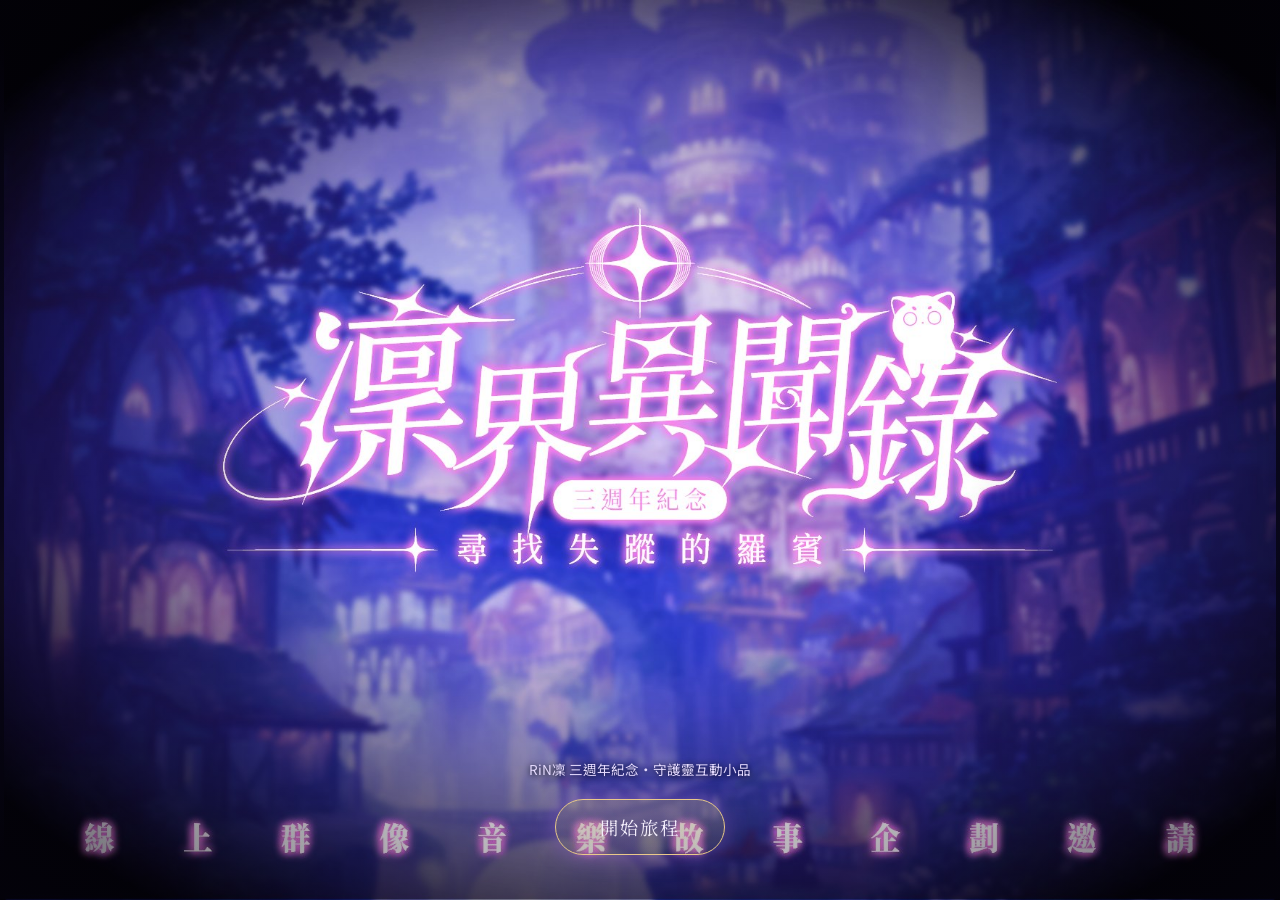
==== commit 2d76464b: "修正 BGM 在 iPhone 靜音鍵／舊頁面快取下沒聲音；立繪依紅框比例調整；森林光點只顯示文字；寬螢幕完整顯示森林；檔案加版本號避免快取 Co-Authored-By: Claude Opus 5" ====
--- a/rin-game/index.html
+++ b/rin-game/index.html
@@ -9,7 +9,7 @@
 <meta property="og:image" content="assets/bg/title.jpg">
 <link rel="preconnect" href="https://fonts.googleapis.com">
 <link href="https://fonts.googleapis.com/css2?family=Noto+Serif+TC:wght@500;700;900&family=Noto+Sans+TC:wght@400;500&display=swap" rel="stylesheet">
-<link rel="stylesheet" href="css/style.css">
+<link rel="stylesheet" href="css/style.css?v=20261110b">
 </head>
 <body>
 <div id="app">
@@ -120,21 +120,21 @@
 </div>
 
 <!-- 資料（可自由編輯）-->
-<script src="data/settings.js"></script>
-<script src="data/assets.js"></script>
-<script src="data/spirits.js"></script>
-<script src="data/acts/act1.js"></script>
-<script src="data/acts/act2.js"></script>
-<script src="data/acts/act3.js"></script>
-<script src="data/acts/act4.js"></script>
-<script src="data/acts/act5.js"></script>
-<script src="data/acts/act6.js"></script>
-<script src="data/acts/act7.js"></script>
-<script src="data/acts/act8.js"></script>
+<script src="data/settings.js?v=20261110b"></script>
+<script src="data/assets.js?v=20261110b"></script>
+<script src="data/spirits.js?v=20261110b"></script>
+<script src="data/acts/act1.js?v=20261110b"></script>
+<script src="data/acts/act2.js?v=20261110b"></script>
+<script src="data/acts/act3.js?v=20261110b"></script>
+<script src="data/acts/act4.js?v=20261110b"></script>
+<script src="data/acts/act5.js?v=20261110b"></script>
+<script src="data/acts/act6.js?v=20261110b"></script>
+<script src="data/acts/act7.js?v=20261110b"></script>
+<script src="data/acts/act8.js?v=20261110b"></script>
 <!-- 程式（一般不用改）-->
-<script src="js/audio.js"></script>
-<script src="js/puzzles.js"></script>
-<script src="js/card.js"></script>
-<script src="js/game.js"></script>
+<script src="js/audio.js?v=20261110b"></script>
+<script src="js/puzzles.js?v=20261110b"></script>
+<script src="js/card.js?v=20261110b"></script>
+<script src="js/game.js?v=20261110b"></script>
 </body>
 </html>
--- a/rin-game/css/style.css
+++ b/rin-game/css/style.css
@@ -71,14 +71,14 @@
 .f-s { font-size: .75rem; color: var(--muted); }
 
 /* 遊戲畫面 */
-.stand { position: absolute; z-index: 2; left: 50%; bottom: 0; height: 96%; transform: translateX(-50%); display: flex; align-items: flex-end; justify-content: center; transition: filter .35s, opacity .35s; pointer-events: none; }
-.stand img { height: 100%; width: auto; filter: drop-shadow(0 0 14px color-mix(in srgb, var(--c) 55%, transparent)) drop-shadow(0 10px 24px rgba(0, 0, 0, .6)); }
+.stand { position: absolute; z-index: 2; left: 50%; top: 15%; bottom: 14%; height: auto; padding: 30px 40px 0; transform: translateX(-50%); display: flex; align-items: flex-start; justify-content: center; overflow: hidden; transition: filter .35s, opacity .35s; pointer-events: none; -webkit-mask-image: linear-gradient(to bottom, #000 82%, transparent); mask-image: linear-gradient(to bottom, #000 82%, transparent); }
+.stand img { height: calc(100% / var(--crop, .64)); width: auto; flex: none; filter: drop-shadow(0 0 14px color-mix(in srgb, var(--c) 55%, transparent)) drop-shadow(0 10px 24px rgba(0, 0, 0, .6)); }
 .stand.pop { animation: standIn .35s ease; }
 @keyframes standIn { from { opacity: .3; transform: translateX(-50%) translateY(10px); } }
 .stand.dim { filter: brightness(.45) saturate(.6); }
 .stand.hide { opacity: 0; }
-.temp-tag { position: absolute; top: 10%; left: 50%; transform: translateX(-50%); padding: 3px 12px; border-radius: 99px; font-size: .72rem; background: rgba(0, 0, 0, .55); border: 1px solid var(--c); color: var(--c); white-space: nowrap; }
-#app.portrait .stand { height: 76%; }
+.temp-tag { position: absolute; top: 4px; left: 50%; transform: translateX(-50%); padding: 3px 12px; border-radius: 99px; font-size: .72rem; background: rgba(0, 0, 0, .55); border: 1px solid var(--c); color: var(--c); white-space: nowrap; }
+#app.portrait .stand { top: 18%; bottom: 24%; }
 
 .hud { position: relative; z-index: 6; display: flex; align-items: center; justify-content: center; gap: 14px; margin: 0 auto; padding: 4px 14px; border-radius: 99px; background: rgba(10, 8, 30, .55); backdrop-filter: blur(6px); border: 1px solid rgba(233, 201, 138, .25); }
 .hud-clues { display: flex; gap: 6px; }
@@ -118,7 +118,7 @@
 .wisp { position: absolute; width: 5%; aspect-ratio: 1; min-width: 36px; transform: translate(-50%, -50%); border: 0; padding: 0; background: none; }
 .wisp i { position: absolute; inset: 20%; border-radius: 50%; background: radial-gradient(circle, #fff, var(--c) 40%, transparent 72%); animation: wisp 2.2s ease-in-out infinite; }
 .wisp img { position: absolute; inset: -40%; width: 180%; height: 180%; opacity: 0; filter: drop-shadow(0 0 8px var(--c)); transition: opacity .6s; }
-.wisp.seen i { opacity: .35; animation: none; }
+.wisp.seen i { opacity: .45; animation: none; transform: scale(.8); }
 .wisp.seen img { opacity: .55; }
 @keyframes wisp { 50% { transform: scale(1.35); opacity: .6; } }
 .bubble { position: absolute; transform: translate(-50%, -50%); padding: 8px 14px; border-radius: 12px; background: rgba(15, 10, 36, .9); border: 1px solid var(--line); font-family: var(--serif); font-size: .9rem; white-space: nowrap; animation: fade .3s; pointer-events: none; }
@@ -227,7 +227,9 @@
 .card.wrong { border-color: var(--bad); animation: shake .3s; }
 .card.used { opacity: .25; pointer-events: none; }
 .card.empty { opacity: .35; border-style: dashed; }
-.card.big { width: 160px; margin: 12px auto 6px; padding: 12px; }
+.card.big { width: min(340px, 100%); margin: 12px auto 6px; padding: 10px; }
+.card.big .card-ic { aspect-ratio: 16/9; }
+.clue-img { width: 100%; max-height: 190px; aspect-ratio: 16/9; object-fit: cover; border-radius: 8px; margin-bottom: 6px; border: 1px solid var(--line); }
 .card.big .card-name { font-family: var(--serif); font-size: 1rem; min-height: 0; }
 .card.big .card-ic span { font-size: 3rem; }
 .clue-get { animation: pop .45s cubic-bezier(.2, 1.4, .4, 1); }
@@ -266,7 +268,9 @@
 .card.wrong { border-color: var(--bad); animation: shake .3s; }
 .card.used { opacity: .25; pointer-events: none; }
 .card.empty { opacity: .35; border-style: dashed; }
-.card.big { width: 160px; margin: 12px auto 6px; padding: 12px; }
+.card.big { width: min(340px, 100%); margin: 12px auto 6px; padding: 10px; }
+.card.big .card-ic { aspect-ratio: 16/9; }
+.clue-img { width: 100%; max-height: 190px; aspect-ratio: 16/9; object-fit: cover; border-radius: 8px; margin-bottom: 6px; border: 1px solid var(--line); }
 .card.big .card-name { font-family: var(--serif); font-size: 1rem; min-height: 0; }
 .card.big .card-ic span { font-size: 3rem; }
 .clue-get { animation: pop .45s cubic-bezier(.2, 1.4, .4, 1); }
@@ -317,3 +321,6 @@
 .scene.contain { border-radius: 4px; box-shadow: 0 0 40px rgba(0, 0, 0, .6); }
 #app.portrait .explore-bar { bottom: max(16px, env(safe-area-inset-bottom)); }
 #app.portrait .bubble { white-space: normal; width: 60vw; text-align: center; font-size: .8rem; }
+
+.topbar { pointer-events: none; }
+.topbar > * { pointer-events: auto; }
